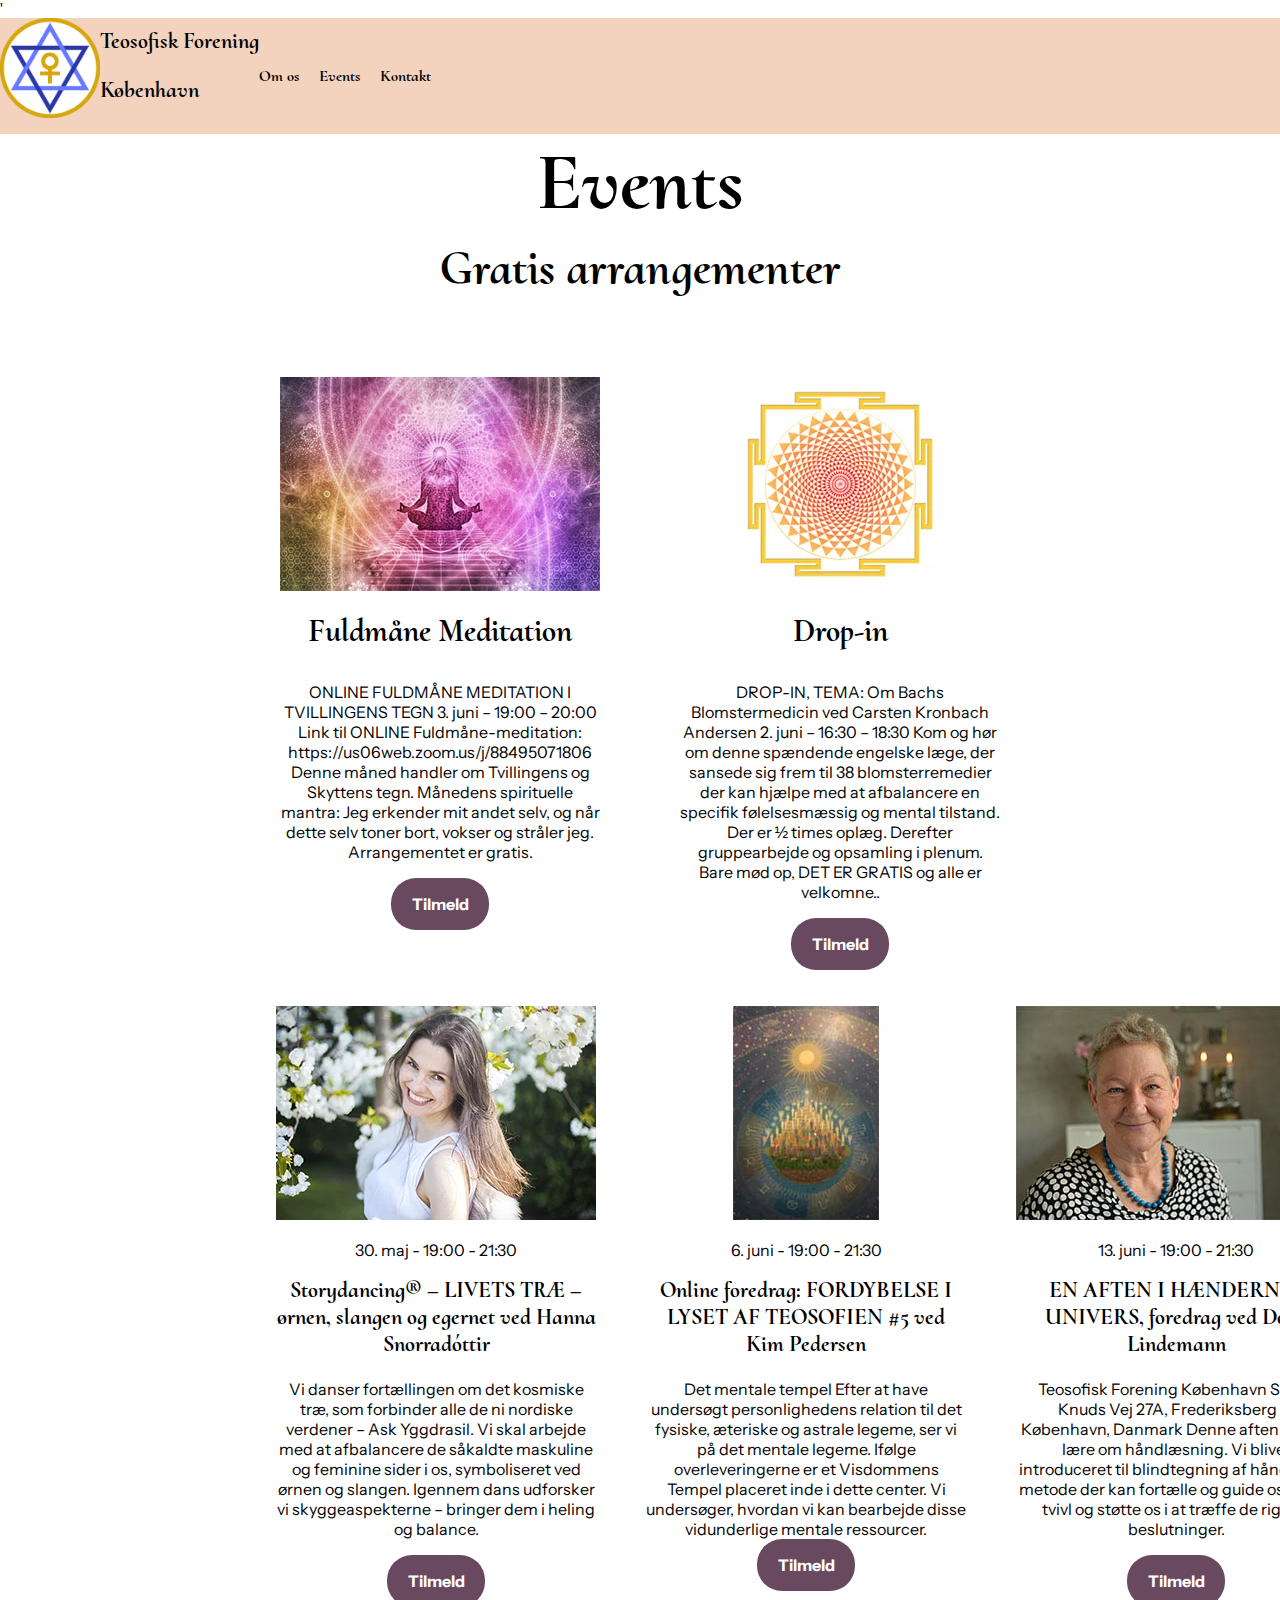
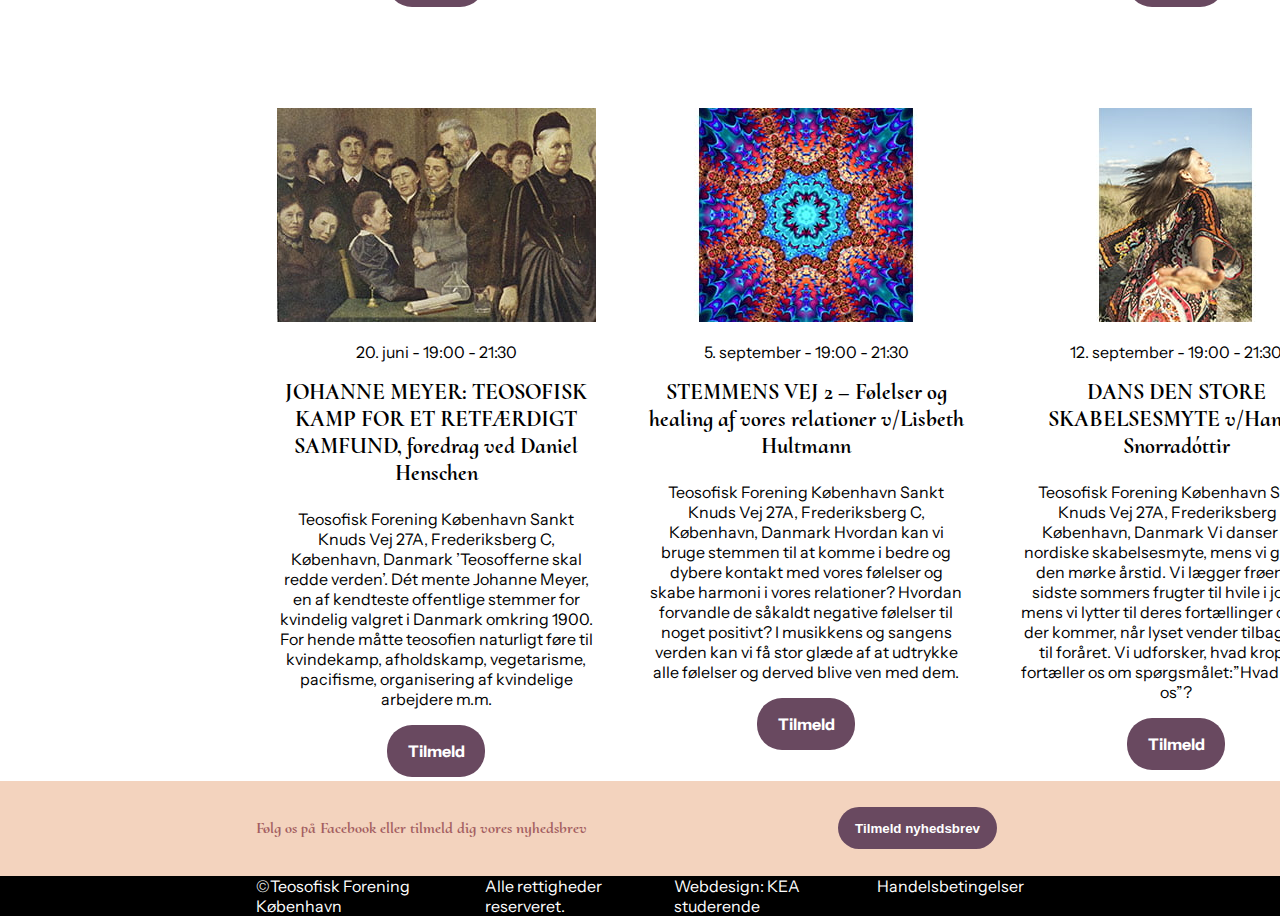
==== html/besoeg_os.html @ 085c3f79 "arbejdet mere med gridsne + responsiveness" ====
<!DOCTYPE html>
<html lang="da">

<head>
  <meta charset="UTF-8">
  <meta http-equiv="X-UA-Compatible" content="IE=edge">
  <meta name="viewport" content="width=device-width, initial-scale=1.0">
  <meta name="robots" content="noindex">
  <link rel="stylesheet" href="../css/style.css">
  <link rel="stylesheet" href="../css/besoeg_os.css">'
  <link rel="stylesheet" href="../css/om_tfk.css">
  <title>Besøg os</title>
</head>

<body>
  <!-- HEADER -->
  <header class="about_siteheader">
    <div class="about_siteheader-container">
      <div class="logo">
        <img
          class="logo_symbol"
          src="../img/tfk_logo_hvid_BG.png"
          alt="Teosofisk Foreningens logo"
        />
        <div class="logo_text">
          <h4 class="logo_heading">Teosofisk Forening</h4>
          <h4 class="logo_heading">København</h4>
        </div>
      </div>
      <nav class="navbar">
        <ul class="navbar_list">
          <li class="navbar_item">
            <a class="navbar_link" href="#">Om os</a>
          </li>
          <li class="navbar_item">
            <a class="navbar_link" href="#">Events</a>
          </li>
          <li class="navbar_item">
            <a class="navbar_link" href="#">Kontakt</a>
          </li>
        </ul>
      </nav>
    </div>
  </header>
  <!-- MAIN -->
  <main>
    <div class="wrapper">
    <section class="intro-text">
    <h1>Events</h1>
    <h2>Gratis arrangementer</h2>
    </section>
<!-- GRATIS ARRANGEMENTER FLEXBOX -->
<section class="flex-container">
  <div class="flex-item">
    <img src="../img/besoeg_os_imgs/2022.09.03-LenePape-illustration-320x214-1.jpg" alt="Meditation img">
    <h3>Fuldmåne Meditation</h3>
    <!-- REDIGER TEKSTEN -->
    <p class="large_margin">ONLINE FULDMÅNE MEDITATION I TVILLINGENS TEGN
      3. juni – 19:00 – 20:00
      Link til ONLINE Fuldmåne-meditation: https://us06web.zoom.us/j/88495071806
      Denne måned handler om Tvillingens og Skyttens tegn. Månedens spirituelle mantra: Jeg erkender mit andet selv, og når dette selv toner bort, vokser og stråler jeg.
      Arrangementet er gratis.</p>
      <a class="btn" href="fuldmaane_meditation.html">Tilmeld</a>
  </div>
  <div class="flex-item">
    <img src="../img/besoeg_os_imgs/2023-Foraar-DROP-IN-illustration-320x214-2.jpg.webp" alt="Drop-in img">
    <h3>Drop-in</h3>
    <!-- REDIGER TEKSTEN -->
    <p class="large_margin">DROP-IN, TEMA: Om Bachs Blomstermedicin ved Carsten Kronbach Andersen
      2. juni – 16:30 – 18:30
      Kom og hør om denne spændende engelske læge, der sansede sig frem til 38 blomsterremedier der kan hjælpe med at afbalancere en specifik følelsesmæssig og mental tilstand. Der er ½ times oplæg. Derefter gruppearbejde og opsamling i plenum. Bare mød op, DET ER GRATIS og alle er velkomne..</p>
    <a class="btn" href="dropin.html">Tilmeld</a>
  </div>
</section>



<div class="grid-container">
  <!-- item 1 -->
  <div class="item"><img src="../img/besoeg_os_imgs/2022.10.182022.11.22-Hanna-Snorradottir-portraet-lille.jpg.webp" alt="Hanna Snorradottir portraet ">
  <p class="small_margin">30. maj - 19:00 - 21:30</p>
    <h4>Storydancing® – LIVETS TRÆ – ørnen, slangen og egernet ved Hanna Snorradóttir</h4>
<p class="large_margin">Vi danser fortællingen om det kosmiske træ, som forbinder alle de ni nordiske verdener – Ask Yggdrasil. Vi skal arbejde med at afbalancere de såkaldte maskuline og feminine sider i os, symboliseret ved ørnen og slangen. Igennem dans udforsker vi skyggeaspekterne – bringer dem i heling og balance.</p>
<a class="btn" href="besoeg_os.html">Tilmeld</a>
</div>
<!-- item 2 -->
<div class="item"><img src="../img/besoeg_os_imgs/straalende-astro-320x214-2.jpg" alt="Astrologi img ">
  <p class="small_margin">6. juni - 19:00 - 21:30</p>
  <h4>Online foredrag: FORDYBELSE I LYSET AF TEOSOFIEN #5 ved Kim Pedersen</h4>
<p class="small_margin">Det mentale tempel
  Efter at have undersøgt personlighedens relation til det fysiske, æteriske og astrale legeme, ser vi på det mentale legeme. Ifølge overleveringerne er et Visdommens Tempel placeret inde i dette center. Vi undersøger, hvordan vi kan bearbejde disse vidunderlige mentale ressourcer.</p>
  <a class="btn" href="besoeg_os.html">Tilmeld</a>
</div>

  <!-- item 3 -->
  <div class="item"><img src="../img/besoeg_os_imgs/2023.06.13-Dodo-Lindemann-portraet-320x214-1.jpg" alt="Dodo Lindemann portraet">
    <p class="small_margin">13. juni - 19:00 - 21:30
    </p>
    <h4>EN AFTEN I HÆNDERNES UNIVERS, foredrag ved Dodo Lindemann</h4>
  <p class="large_margin">Teosofisk Forening København Sankt Knuds Vej 27A, Frederiksberg C, København, Danmark
    Denne aften kan du lære om håndlæsning. Vi bliver introduceret til blindtegning af hånden, en
    metode der kan fortælle og guide os i vores tvivl og støtte os i at træffe de rigtige beslutninger.</p>
    <a class="btn" href="besoeg_os.html">Tilmeld</a>
  </div>
  
  <!-- item 4 -->
  <div class="item"><img src="../img/besoeg_os_imgs/2023.06.20-Daniel-Henschen-illustration-Johanne-Meyer-320x214-1.jpg" alt="Daniel Henschen illustration">
    <p class="small_margin">20. juni - 19:00 - 21:30</p>
    <h4>JOHANNE MEYER: TEOSOFISK KAMP FOR ET RETFÆRDIGT SAMFUND, foredrag ved Daniel Henschen</h4>
  <p class="large_margin">Teosofisk Forening København Sankt Knuds Vej 27A, Frederiksberg C, København, Danmark
    ’Teosofferne skal redde verden’. Dét mente Johanne Meyer, en af kendteste offentlige stemmer for
    kvindelig valgret i Danmark omkring 1900. For hende måtte teosofien naturligt føre til kvindekamp, afholdskamp, vegetarisme, pacifisme, organisering af kvindelige arbejdere m.m.</p>
    <a class="btn" href="besoeg_os.html">Tilmeld</a>
  </div>
  <!-- item 5 -->
  <div class="item"><img src="../img/besoeg_os_imgs/2023.09.05-2023.10.24-Lisbeth-Hultmann-illustration-320x214-1.jpg" alt="Lisbeth Hultmann illustration">
    <p class="small_margin">5. september - 19:00 - 21:30</p>
    <h4>STEMMENS VEJ 2 – Følelser og healing af vores relationer v/Lisbeth Hultmann</h4>
  <p class="large_margin">Teosofisk Forening København Sankt Knuds Vej 27A, Frederiksberg C, København, Danmark
    Hvordan kan vi bruge stemmen til at komme i bedre og dybere kontakt med vores følelser og skabe harmoni i vores relationer? Hvordan forvandle de såkaldt negative følelser til noget positivt? I musikkens og sangens verden kan vi få stor glæde af at udtrykke alle følelser og derved blive ven med dem.</p>
    <a class="btn" href="besoeg_os.html">Tilmeld</a>
  </div>
  <!-- item 6 -->
  <div class="item"><img src="../img/besoeg_os_imgs/2023.09.12-Hanna-Snorradottir-portraet-320x214-1.jpg" alt="Hanna Snorradottir portraet">
    <p class="small_margin">12. september - 19:00 - 21:30
    </p>
    <h4>DANS DEN STORE SKABELSESMYTE v/Hanna Snorradóttir</h4>
  <p class="large_margin">Teosofisk Forening København Sankt Knuds Vej 27A, Frederiksberg C, København, Danmark
    Vi danser den nordiske skabelsesmyte, mens vi går ind i den mørke årstid. Vi lægger frøene fra sidste sommers frugter til hvile i jorden, mens vi lytter til deres fortællinger om det, der kommer, når lyset vender tilbage igen til foråret. Vi udforsker, hvad kroppen fortæller os om spørgsmålet:”Hvad vil livet os”?</p>
    <a class="btn" href="besoeg_os.html">Tilmeld</a>
  </div>
  </div>
</div>
  </main>

  <!--FOOTER-->
  <footer class="about_sitefooter">
    <div class="wrapper">
      <section class="about_sitefooter_SoMe">
        <p class="SoMe_text">
          Følg os på Facebook eller tilmeld dig vores nyhedsbrev
        </p>
        <button class="newsletter_btn btn" href="#">Tilmeld nyhedsbrev</button>
      </div>
      </section>
      <section class="about_sitefooter_copyrights">
          <div class="copyrights-container wrapper">
          <p class="copyrights_text">©Teosofisk Forening København</p>
          <p class="copyrights_text">Alle rettigheder reserveret.</p>
          <p class="copyrights_text">Webdesign: KEA studerende</p>
          <a class="copyrights_text" href="#">Handelsbetingelser</a>
        </div>
        </section>
  </footer>


</body>

</html>
---- css/style.css ----
/*2 FONTE FRA STYLETILE: "Cormorant Upright" + "Instrument Sans"*/
@import url("https://fonts.googleapis.com/css2?family=Cormorant+Upright:wght@300;400;500;600;700&family=Instrument+Sans:ital,wght@0,400;0,500;0,600;0,700;1,400;1,500;1,600;1,700&display=swap");
---- css/besoeg_os.css ----
h1 {
    font-size: 5em;
    margin-bottom: 0.1em;
}
h2 {
    font-size: 3em;
    margin-bottom: 1em;
}
h3 {
    margin-bottom: 1em;
    font-size: 2em;
}
h4{
    margin-bottom: 1em;
    font-size: 1.4em;
}

.large_margin {margin-bottom: 2em;}
.small_margin {margin-bottom: 1em;}


.dato_paragraph {
  margin-bottom: 1em;
}



img {
    margin-bottom: 1em;
}

.intro-text {
    text-align: center;
}

.flex-container {
    display: flex;
    justify-content: center;
    align-items: flex-start;
    flex-direction: row; 
    gap: 1em;
  }

  .flex-item {
    padding: 1em;
    margin: 1em;
    text-align: center;
  }

  .flex-item:hover {
    background-color: rgb(207, 191, 178);
    transition: 0.5s;
  }
.item:hover {
    background-color: rgb(207, 191, 178);
    transition: 0.5s;
}

  .grid-container {
    display: grid;
    grid-template-columns: 1fr 1fr 1fr;
    grid-template-rows: 1fr 1fr; 
    grid-gap: 10px;
  }
  
  .item {
    background-color: #ffffff;
    padding: 20px;
    text-align: center;
  }

  @media (max-width: 1000px) {
    h1 {
      font-size: 4em;
    }
  
    h2 {
      font-size: 2.5em;
    }
  
    h3 {
      font-size: 1.8em;
    }
  
    h4 {
      font-size: 1.2em;
    }
  
    .flex-container {
      flex-direction: column;
    }
  
    .item {
      margin: 0;
    }
  
    .grid-container {
      grid-template-columns: 1fr 1fr;
    }
  }

  @media (max-width: 600px) {
    .grid-container {
      grid-template-columns: 1fr;
      grid-template-rows: auto;
      align-items: center;
    }
  }
---- css/om_tfk.css ----
/*GLOBAL***GLOBAL***GLOBAL***GLOBAL***GLOBAL***GLOBAL***GLOBAL*/
/*GLOBAL***GLOBAL***GLOBAL***GLOBAL***GLOBAL***GLOBAL***GLOBAL*/
/*GLOBAL***GLOBAL***GLOBAL***GLOBAL***GLOBAL***GLOBAL***GLOBAL*/

* {
  margin: 0;
  padding: 0;
}

h1,
h2,
h3,
h4,
h5,
h6 {
  font-family: "Cormorant Upright", serif;
}

p,
a {
  font-family: "Instrument Sans", sans-serif;
}

a {
  text-decoration: none;
  color: black;
}

.wrapper {
  width: 60%;
  margin: 0 auto;
}

.btn {
  background-color: #694960;
  color: white;
  padding: 1em 1.3em;
  border-radius: 25px;
  border: none;
  font-weight: bold;
  margin: 2em;
  cursor: pointer;
}

/*HEADER***HEADER***HEADER***HEADER***HEADER***HEADER***HEADER*/
/*HEADER***HEADER***HEADER***HEADER***HEADER***HEADER***HEADER*/
/*HEADER***HEADER***HEADER***HEADER***HEADER***HEADER***HEADER*/

.about_siteheader {
  background-color: #f3d3be;
  display: flex;
  align-items: center;
  justify-content: space-between;
}

.about_siteheader-container {
  display: flex;
  align-items: center;
  justify-content: space-between;
}

/*LOGO*/

.logo {
  display: flex;
  align-items: center;
}
.logo_symbol {
  width: 100px;
}
.logo_text {
}
.logo_heading {
}

/*NAVBAR*/

.navbar {
}
.navbar_list {
  display: flex;
  gap: 20px;
}
.navbar_item {
  list-style: none;
}
.navbar_link {
  font-family: "Cormorant Upright", serif;
  font-weight: bold;
}

/*MAIN***MAIN***MAIN***MAIN***MAIN***MAIN***MAIN***MAIN***MAIN***MAIN*/
/*MAIN***MAIN***MAIN***MAIN***MAIN***MAIN***MAIN***MAIN***MAIN***MAIN*/
/*MAIN***MAIN***MAIN***MAIN***MAIN***MAIN***MAIN***MAIN***MAIN***MAIN*/

.about_main {
}

/*INTRO-SECTION*/

.overlay {
  position: fixed;
  background: rgb(0, 0, 0, 0.5);
  width: 100vw;
  height: 100vh;
  opacity: 0;
  transition: 0.3s linear all;
  pointer-events: none;
}
.overlay.visible {
  opacity: 1;
  pointer-events: all;
}

.intro_text {
  margin: 3em;
  text-align: center;
}

.intro_text-heading {
}
.intro_text-paragraph {
  text-align: center;
}
.about_btn {
}

.about_modal {
  position: fixed;
  background: white;
  width: 50%;
  padding: 3em;
  transform: translateY(-60%);
  max-height: 80vh;
  pointer-events: none;
  opacity: 0;
  transition: 0.3s linear all;
}
.close_about {
  position: absolute;
  right: 2%;
  top: 2%;
  width: 4%;
  cursor: pointer;
}
.about_modal.visible {
  opacity: 1;
  pointer-events: all;
}

/*SYMBOLS-SECTION*/

.symbols {
  margin-bottom: 4em;
}

.symbol_article {
  display: flex;
  align-items: center;
  justify-content: space-around;
}

.symbol_size {
  width: 200px;
}
.symbol_image {
}
.symbol_container {
  cursor: pointer;
}
.symbol_read_more {
  font-family: "Cormorant Upright", serif;
  font-weight: bold;
  text-align: center;
  color: #b0a5ad;
}
.symbol_text {
  width: 50%;
}
.symbol_heading {
}
.symbol_paragraph {
}

/*INDIVIDUELLE SYMBOLER*/
.symbols_main-symbol {
}
.symbols_circle {
}
.symbols_david-star {
}
.symbols_hank-cross {
}
.symbols_svastika {
}
.symbols_aum {
}

/*CTA-EVENTS-SECTION*/
.cta_banner_events {
  background-color: #cd795d;
  text-align: center;
}
.cta_banner_btn {
  /* background-color: #694960;
  color: white; */
}

/*FOOTER***FOOTER***FOOTER***FOOTER***FOOTER***FOOTER***FOOTER***FOOTER*/
/*FOOTER***FOOTER***FOOTER***FOOTER***FOOTER***FOOTER***FOOTER***FOOTER*/
/*FOOTER***FOOTER***FOOTER***FOOTER***FOOTER***FOOTER***FOOTER***FOOTER*/

.about_sitefooter {
  background-color: #f3d3be;
}
.about_sitefooter_SoMe {
  display: flex;
  align-items: center;
  justify-content: space-between;
}
.SoMe_text {
  font-family: "Cormorant Upright", serif;
  color: #a35e61;
  font-weight: bold;
}
.newsletter_btn {
}
.about_sitefooter_copyrights {
  background-color: black;
}

.copyrights-container {
  display: flex;
  justify-content: space-between;
}

.copyrights_text {
  color: white;
}
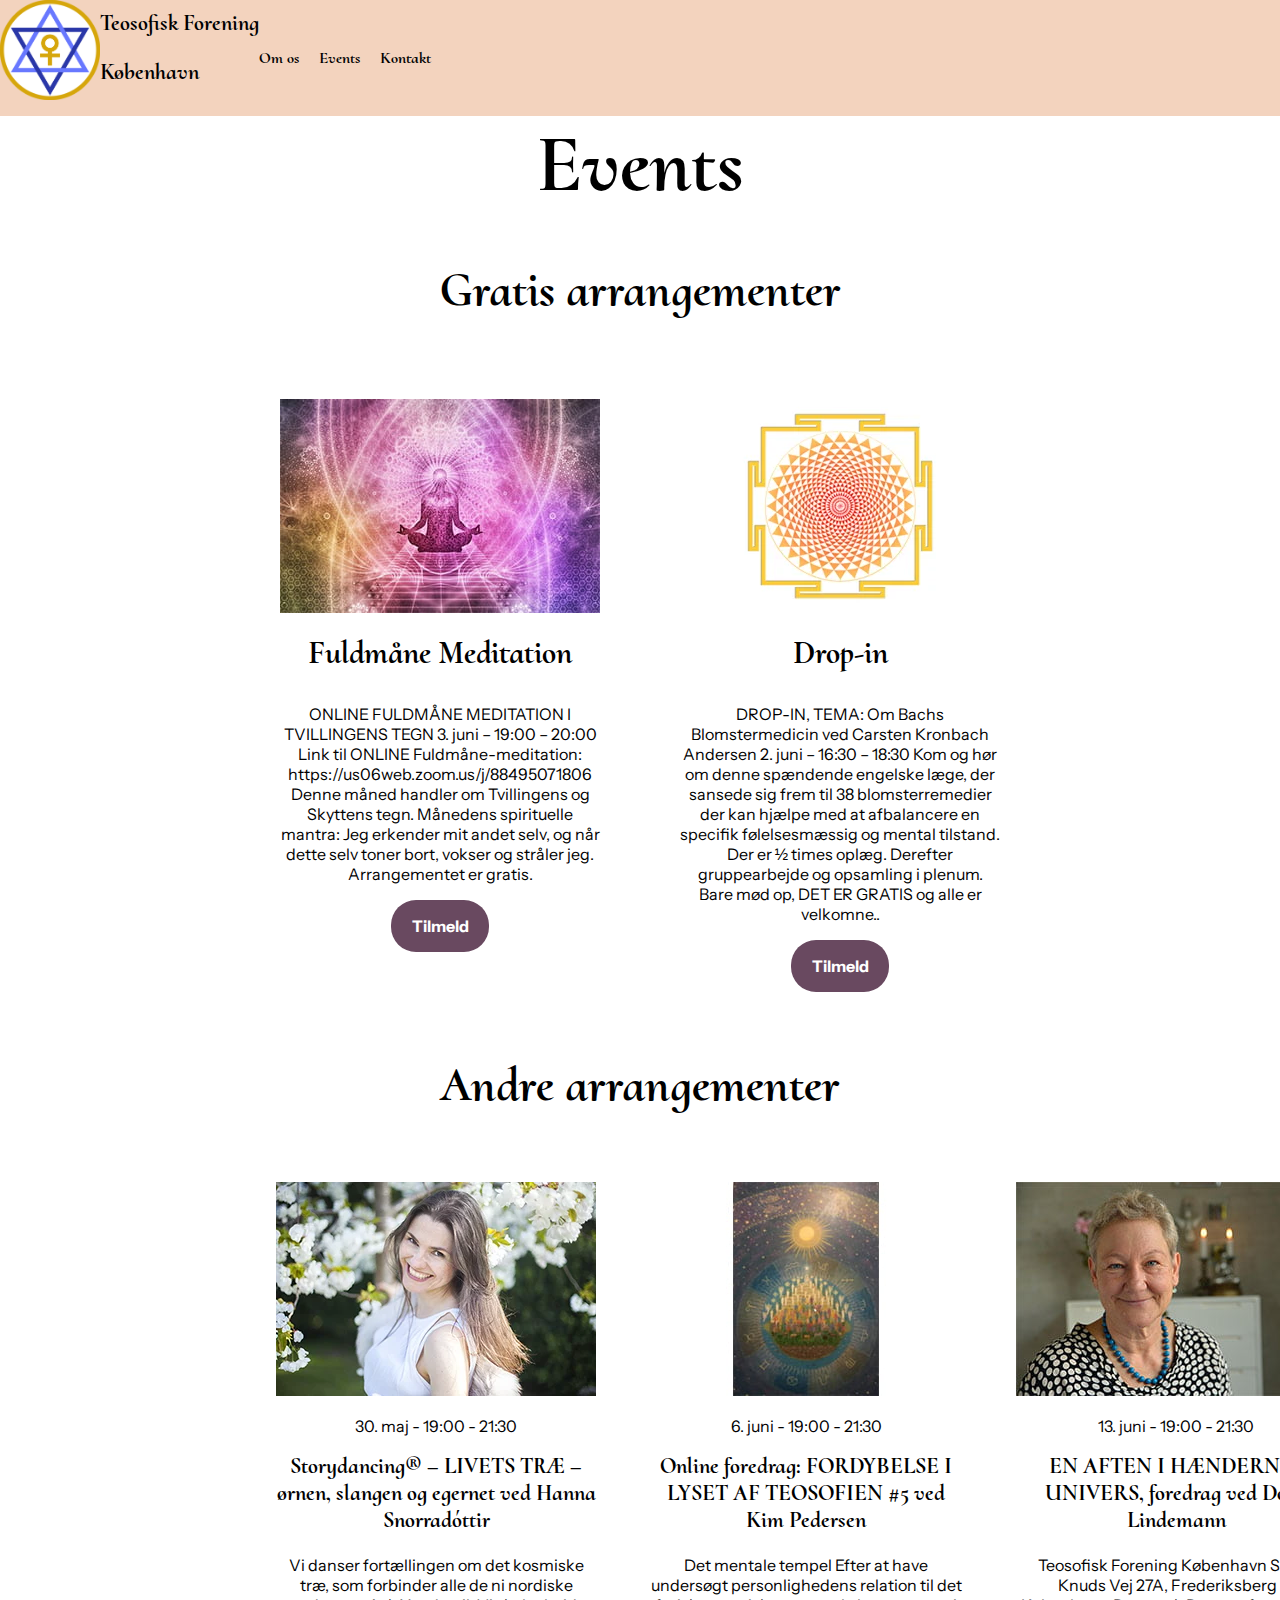
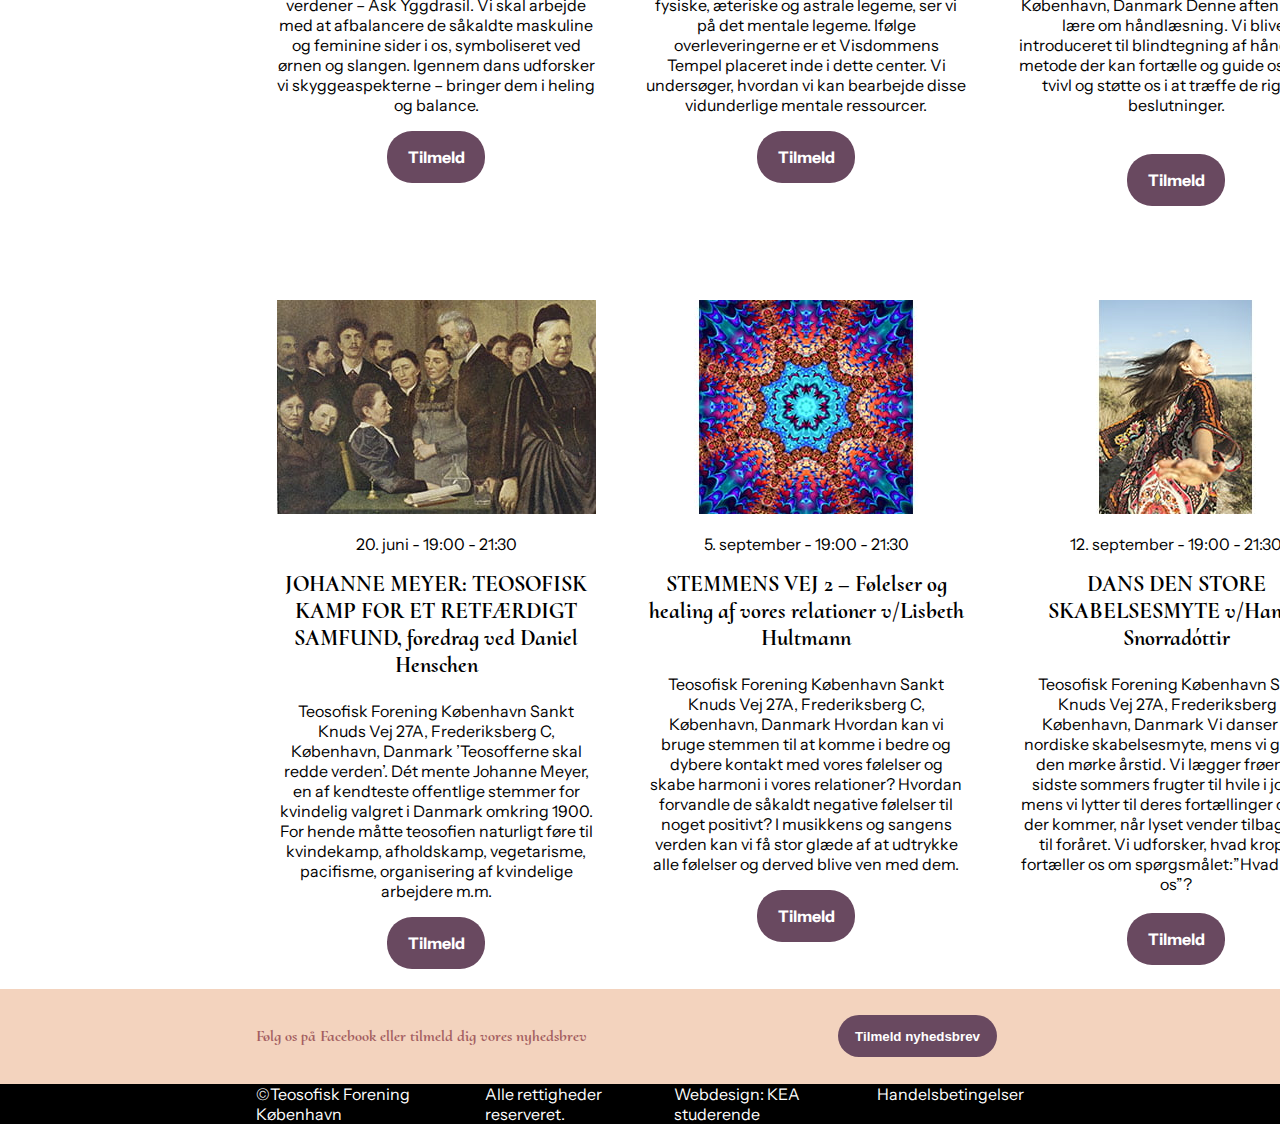
==== commit 27c9a4ae: "arbejdet mere med responsivitet" ====
--- a/html/besoeg_os.html
+++ b/html/besoeg_os.html
@@ -7,7 +7,7 @@
   <meta name="viewport" content="width=device-width, initial-scale=1.0">
   <meta name="robots" content="noindex">
   <link rel="stylesheet" href="../css/style.css">
-  <link rel="stylesheet" href="../css/besoeg_os.css">'
+  <link rel="stylesheet" href="../css/besoeg_os.css">
   <link rel="stylesheet" href="../css/om_tfk.css">
   <title>Besøg os</title>
 </head>
@@ -74,7 +74,7 @@
 </section>
 
 
-
+<h2>Andre arrangementer</h2>
 <div class="grid-container">
   <!-- item 1 -->
   <div class="item"><img src="../img/besoeg_os_imgs/2022.10.182022.11.22-Hanna-Snorradottir-portraet-lille.jpg.webp" alt="Hanna Snorradottir portraet ">
@@ -87,7 +87,7 @@
 <div class="item"><img src="../img/besoeg_os_imgs/straalende-astro-320x214-2.jpg" alt="Astrologi img ">
   <p class="small_margin">6. juni - 19:00 - 21:30</p>
   <h4>Online foredrag: FORDYBELSE I LYSET AF TEOSOFIEN #5 ved Kim Pedersen</h4>
-<p class="small_margin">Det mentale tempel
+<p class="large_margin">Det mentale tempel
   Efter at have undersøgt personlighedens relation til det fysiske, æteriske og astrale legeme, ser vi på det mentale legeme. Ifølge overleveringerne er et Visdommens Tempel placeret inde i dette center. Vi undersøger, hvordan vi kan bearbejde disse vidunderlige mentale ressourcer.</p>
   <a class="btn" href="besoeg_os.html">Tilmeld</a>
 </div>
@@ -97,7 +97,7 @@
     <p class="small_margin">13. juni - 19:00 - 21:30
     </p>
     <h4>EN AFTEN I HÆNDERNES UNIVERS, foredrag ved Dodo Lindemann</h4>
-  <p class="large_margin">Teosofisk Forening København Sankt Knuds Vej 27A, Frederiksberg C, København, Danmark
+  <p class="larger_margin">Teosofisk Forening København Sankt Knuds Vej 27A, Frederiksberg C, København, Danmark
     Denne aften kan du lære om håndlæsning. Vi bliver introduceret til blindtegning af hånden, en
     metode der kan fortælle og guide os i vores tvivl og støtte os i at træffe de rigtige beslutninger.</p>
     <a class="btn" href="besoeg_os.html">Tilmeld</a>
@@ -125,7 +125,7 @@
     <p class="small_margin">12. september - 19:00 - 21:30
     </p>
     <h4>DANS DEN STORE SKABELSESMYTE v/Hanna Snorradóttir</h4>
-  <p class="large_margin">Teosofisk Forening København Sankt Knuds Vej 27A, Frederiksberg C, København, Danmark
+  <p class="medium_margin">Teosofisk Forening København Sankt Knuds Vej 27A, Frederiksberg C, København, Danmark
     Vi danser den nordiske skabelsesmyte, mens vi går ind i den mørke årstid. Vi lægger frøene fra sidste sommers frugter til hvile i jorden, mens vi lytter til deres fortællinger om det, der kommer, når lyset vender tilbage igen til foråret. Vi udforsker, hvad kroppen fortæller os om spørgsmålet:”Hvad vil livet os”?</p>
     <a class="btn" href="besoeg_os.html">Tilmeld</a>
   </div>
--- a/css/besoeg_os.css
+++ b/css/besoeg_os.css
@@ -4,7 +4,9 @@
 }
 h2 {
     font-size: 3em;
+    margin-top: 1em;
     margin-bottom: 1em;
+    text-align: center;
 }
 h3 {
     margin-bottom: 1em;
@@ -14,15 +16,11 @@
     margin-bottom: 1em;
     font-size: 1.4em;
 }
-
-.large_margin {margin-bottom: 2em;}
-.small_margin {margin-bottom: 1em;}
-
-
-.dato_paragraph {
-  margin-bottom: 1em;
-}
-
+/* Hjæælp - hvordan får jeg a.btn til at have samme placering i hver div??? */
+p.small_margin {margin-bottom: 1em;}
+p.large_margin {margin-bottom: 2em;}
+p.medium_margin {margin-bottom: 2.2em;}
+p.larger_margin {margin-bottom: 3.4em;}
 
 
 img {
@@ -67,6 +65,7 @@
     background-color: #ffffff;
     padding: 20px;
     text-align: center;
+    margin-bottom: 1em;
   }
 
   @media (max-width: 1000px) {
@@ -96,7 +95,13 @@
   
     .grid-container {
       grid-template-columns: 1fr 1fr;
+      align-items: center;
     }
+/* Hjæælp - hvordan får jeg a.btn til at have samme placering i hver div??? */
+    p.small_margin {margin-bottom: 1em;}
+p.large_margin {margin-bottom: 2em;}
+p.medium_margin {margin-bottom: 1.2em;}
+p.larger_margin {margin-bottom: 2em;}
   }
 
   @media (max-width: 600px) {
@@ -104,6 +109,14 @@
       grid-template-columns: 1fr;
       grid-template-rows: auto;
       align-items: center;
-    }
+      }
+
+      /* Hjæælp - hvordan får jeg a.btn til at have samme placering i hver div??? */
+      p.small_margin {margin-bottom: 1em;}
+p.large_margin {margin-bottom: 2em;}
+p.medium_margin {margin-bottom: 2em;}
+p.larger_margin {margin-bottom: 2em;}
+
+
   }
   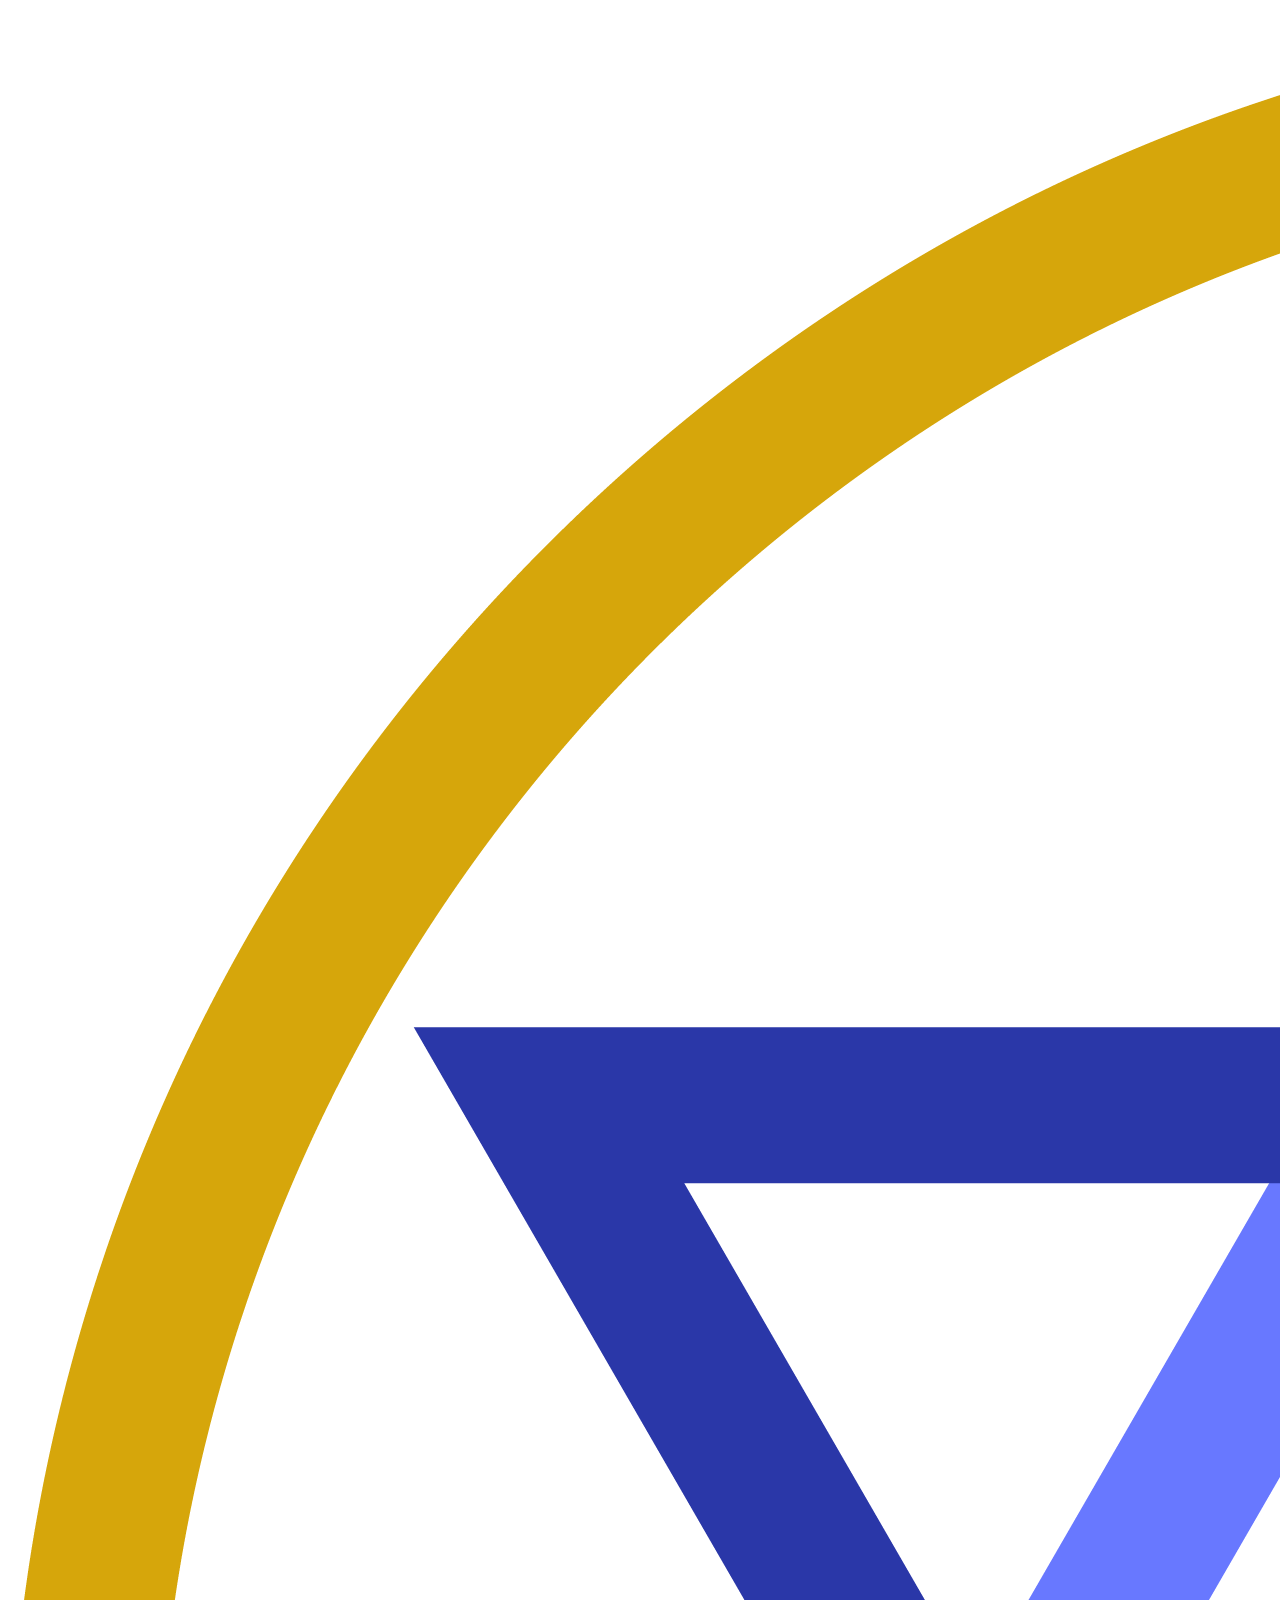
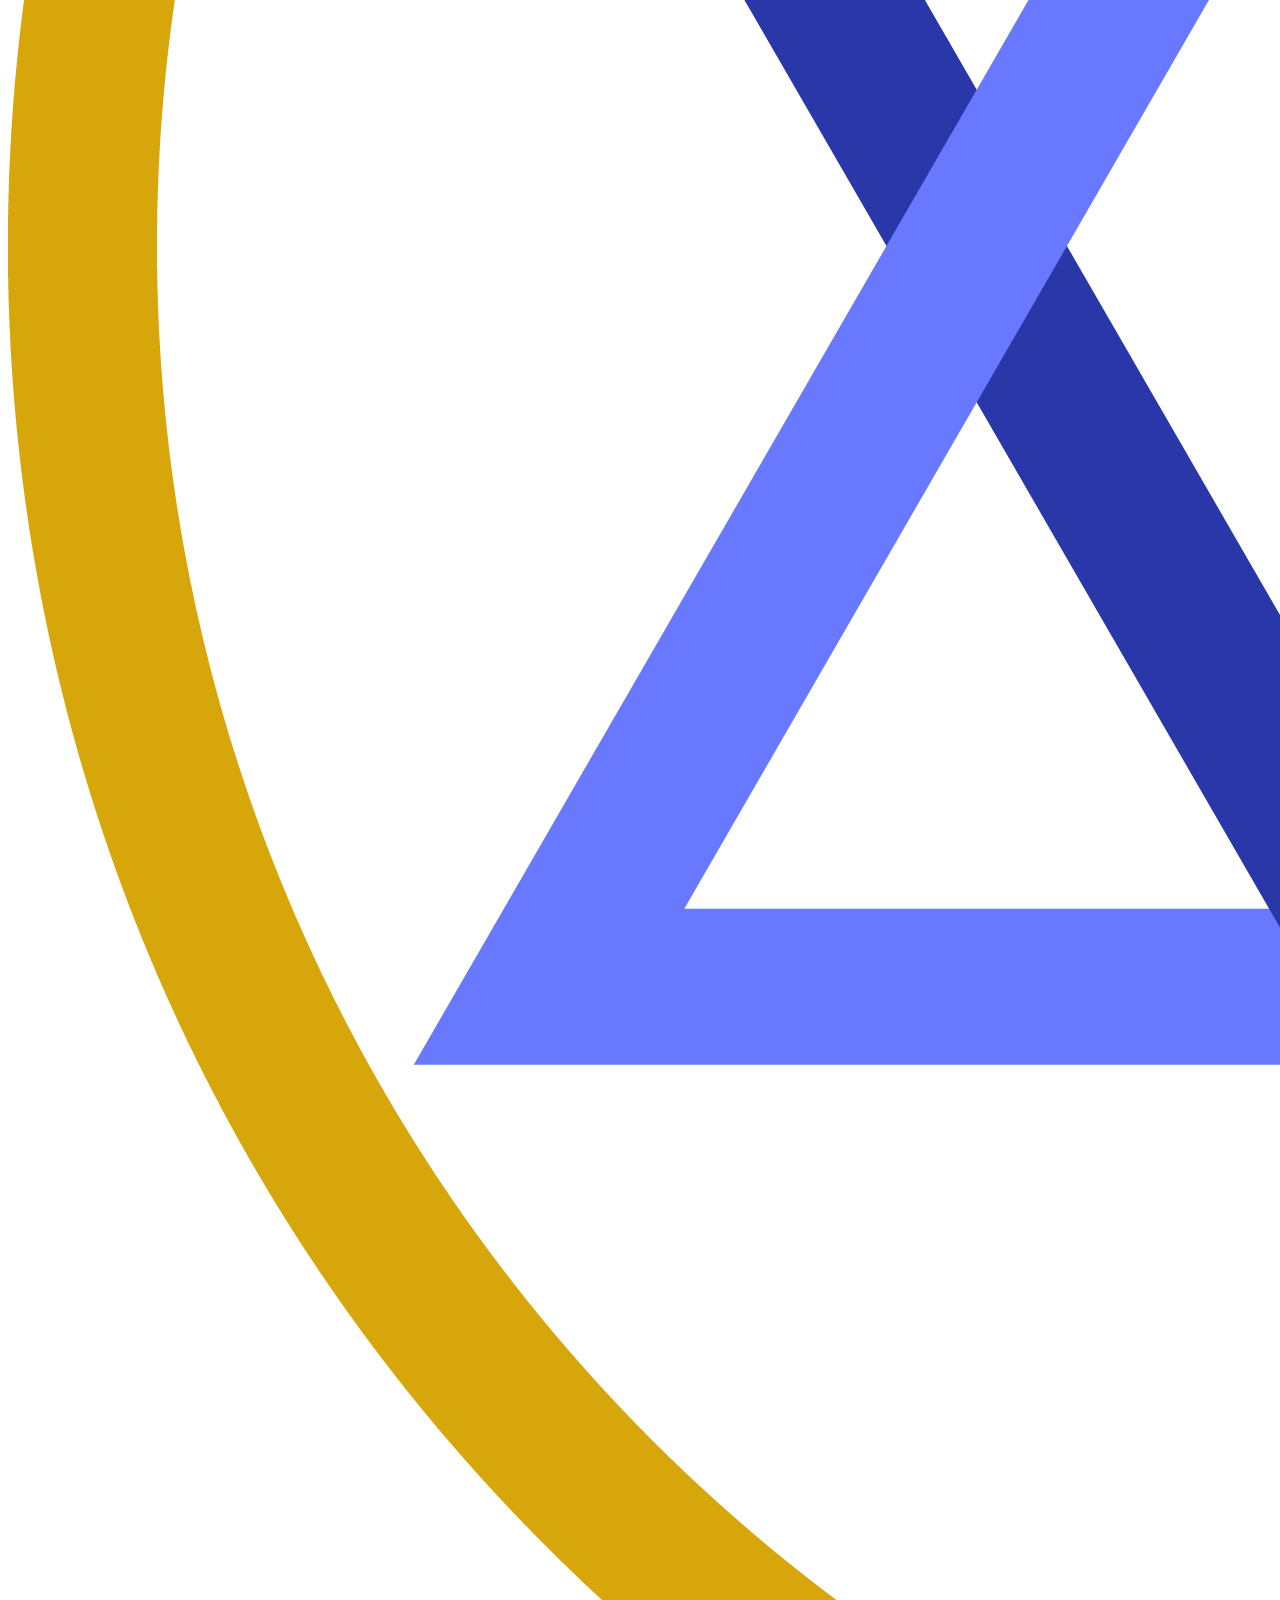
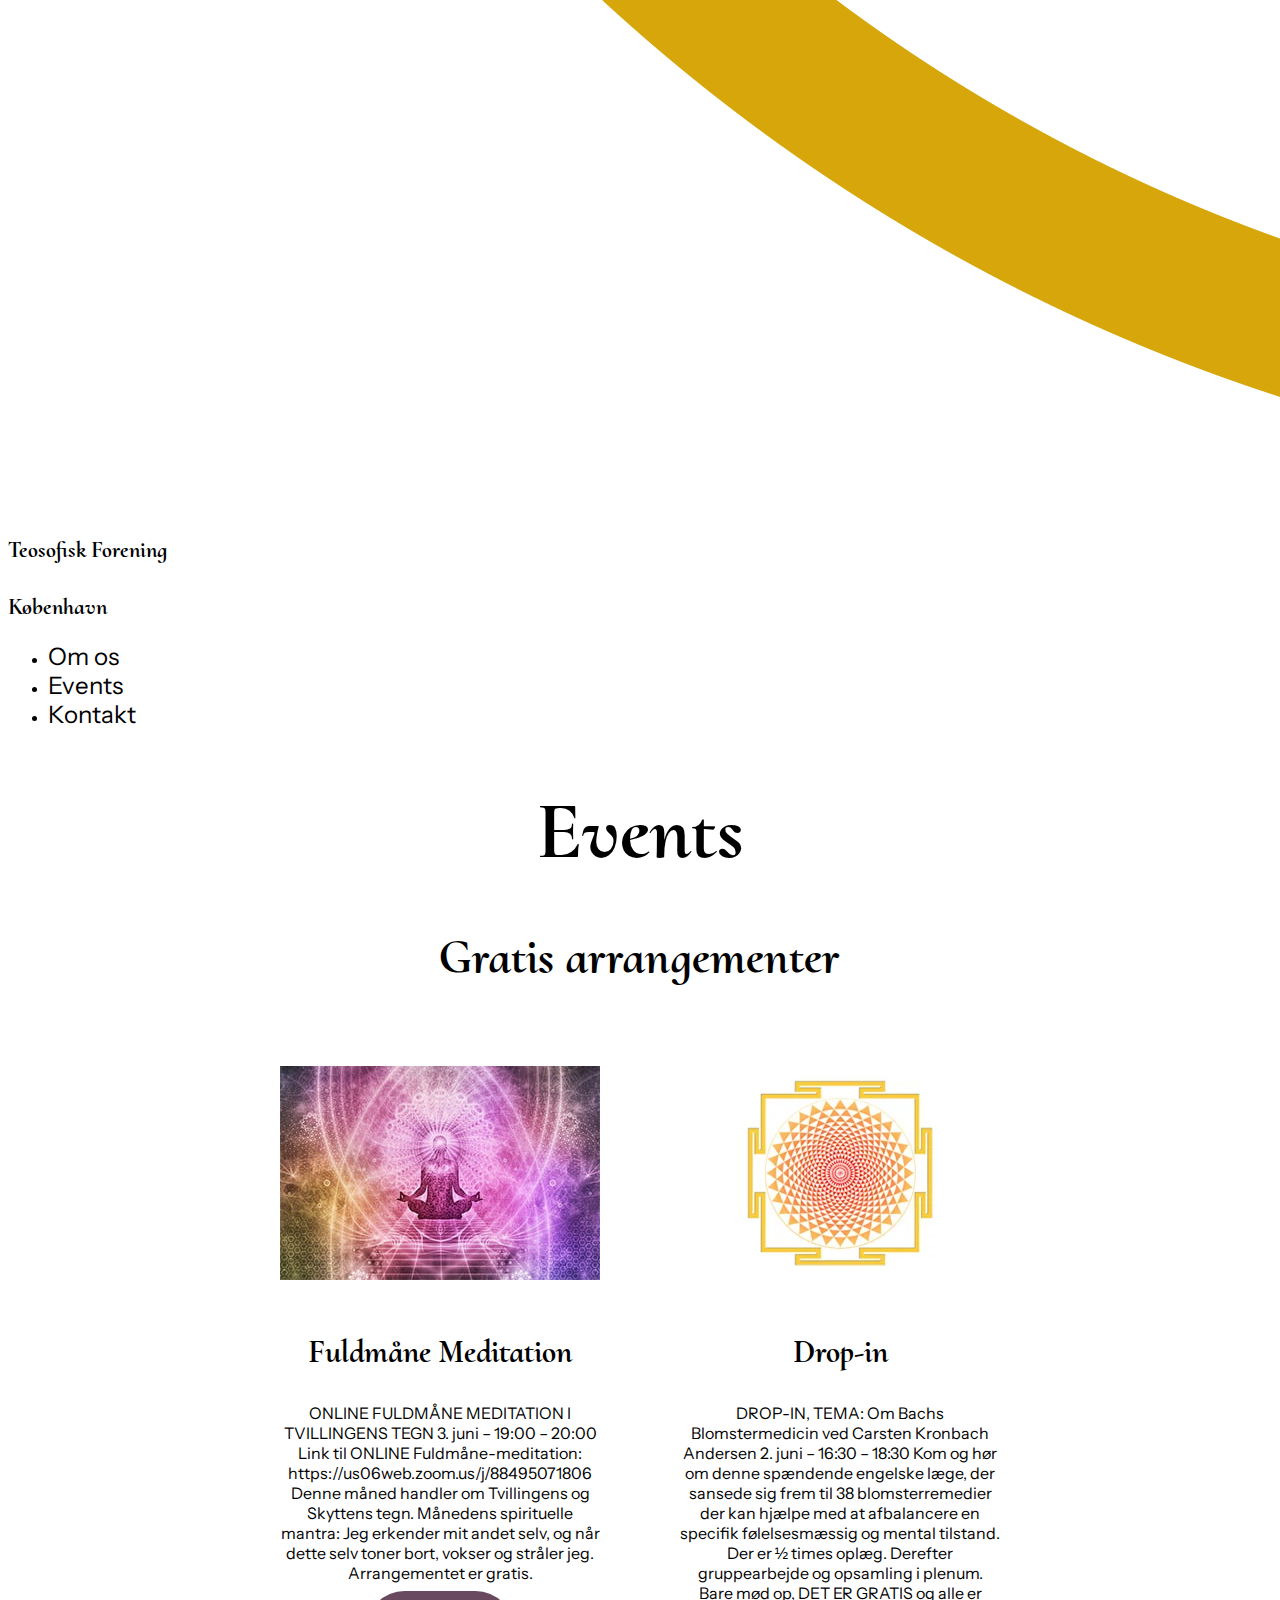
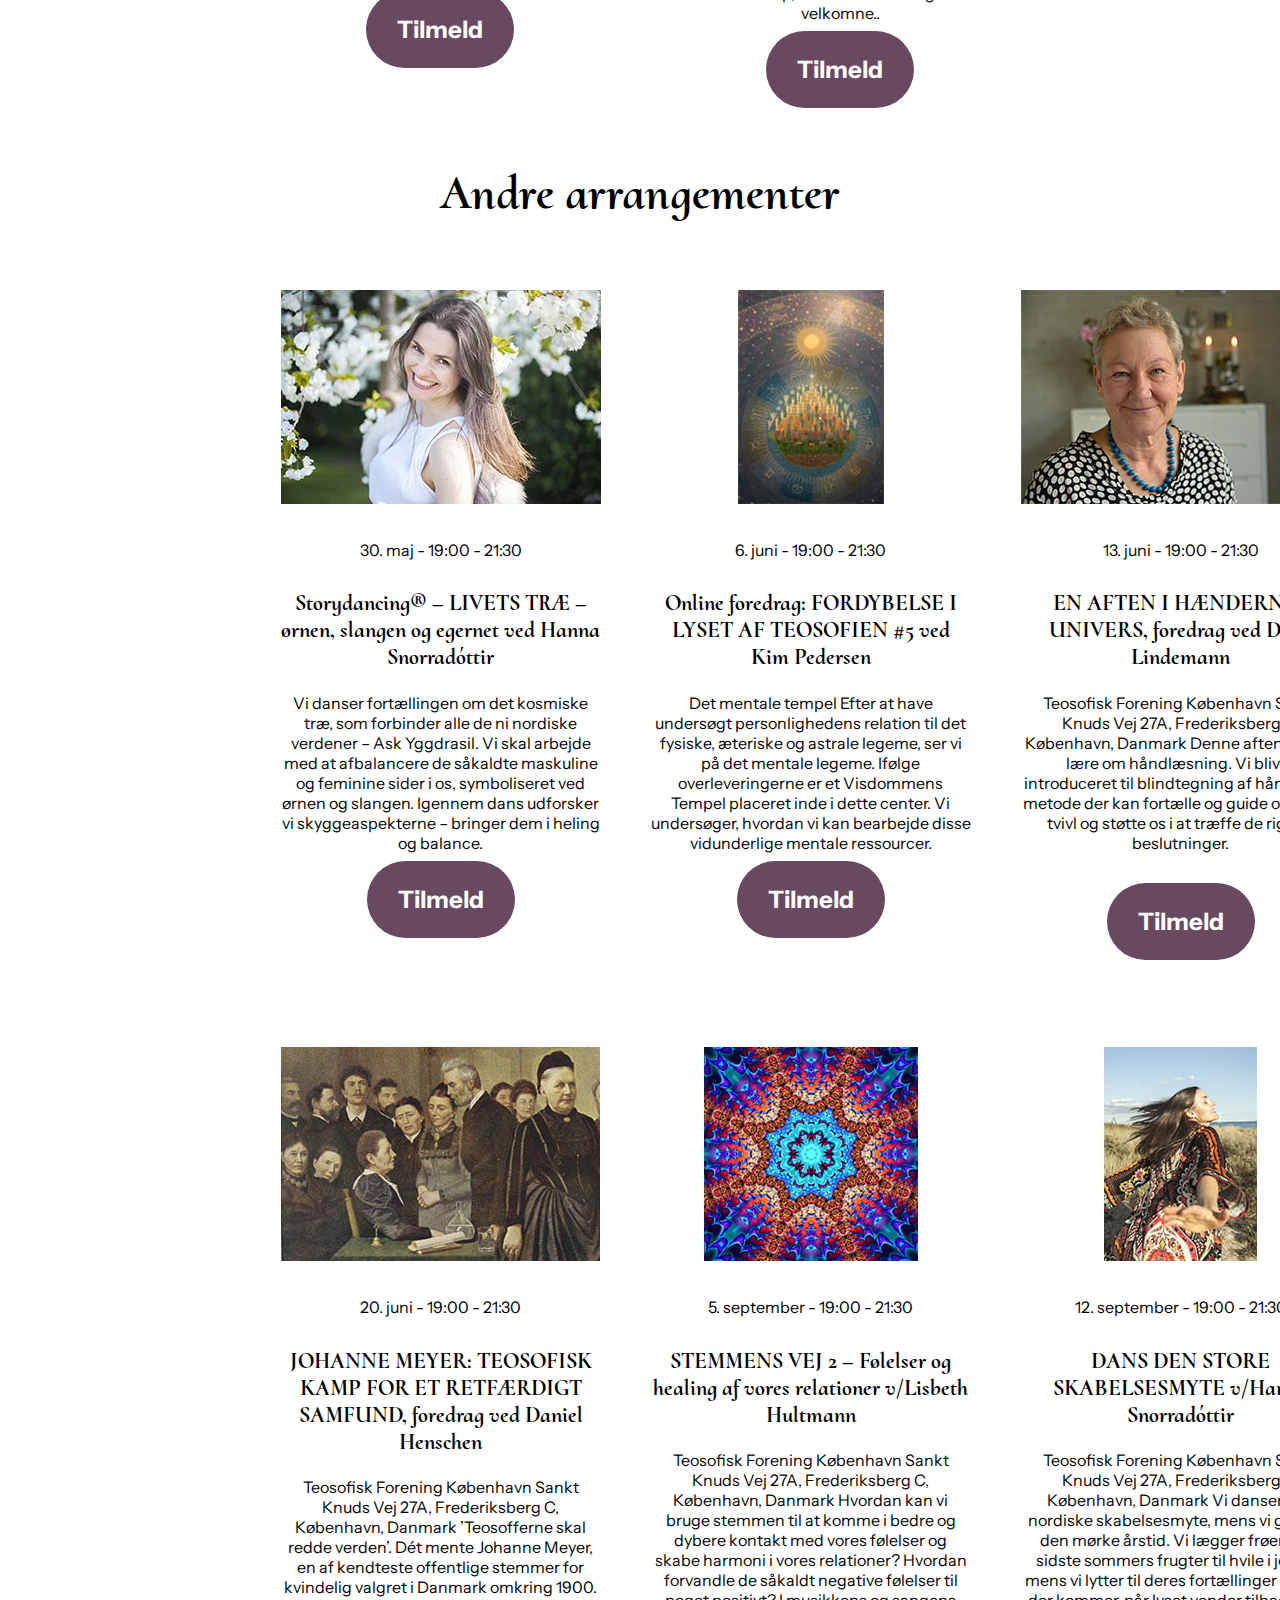
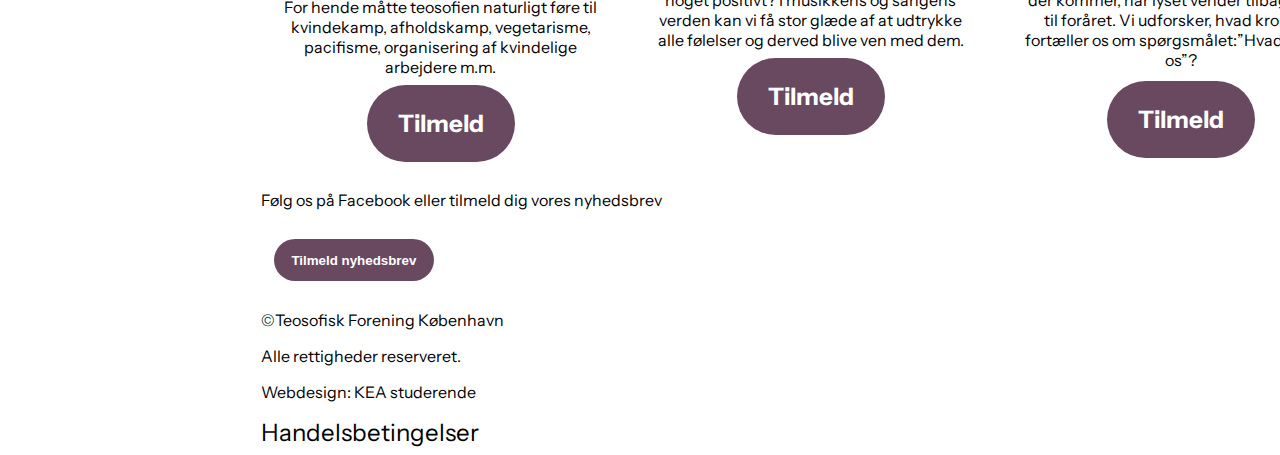
==== commit 8ec3e553: "Fjernet link til om_os css" ====
--- a/html/besoeg_os.html
+++ b/html/besoeg_os.html
@@ -8,7 +8,6 @@
   <meta name="robots" content="noindex">
   <link rel="stylesheet" href="../css/style.css">
   <link rel="stylesheet" href="../css/besoeg_os.css">
-  <link rel="stylesheet" href="../css/om_tfk.css">
   <title>Besøg os</title>
 </head>
 
--- a/css/besoeg_os.css
+++ b/css/besoeg_os.css
@@ -1,122 +1,175 @@
 h1 {
-    font-size: 5em;
-    margin-bottom: 0.1em;
+  font-size: 5em;
+  margin-bottom: 0.1em;
+  font-family: "Cormorant Upright", serif;
 }
 h2 {
-    font-size: 3em;
-    margin-top: 1em;
-    margin-bottom: 1em;
-    text-align: center;
+  font-size: 3em;
+  margin-top: 1em;
+  margin-bottom: 1em;
+  text-align: center;
+  font-family: "Cormorant Upright", serif;
 }
 h3 {
-    margin-bottom: 1em;
-    font-size: 2em;
+  margin-bottom: 1em;
+  font-size: 2em;
+  font-family: "Cormorant Upright", serif;
 }
-h4{
-    margin-bottom: 1em;
-    font-size: 1.4em;
+h4 {
+  margin-bottom: 1em;
+  font-size: 1.4em;
+  font-family: "Cormorant Upright", serif;
 }
-/* Hjæælp - hvordan får jeg a.btn til at have samme placering i hver div??? */
-p.small_margin {margin-bottom: 1em;}
-p.large_margin {margin-bottom: 2em;}
-p.medium_margin {margin-bottom: 2.2em;}
-p.larger_margin {margin-bottom: 3.4em;}
+
+p,
+a {
+  font-family: "Instrument Sans", sans-serif;
+}
+
+a {
+  text-decoration: none;
+  color: black;
+  font-size: 1.5em;
+}
+
+.wrapper {
+  width: 60%;
+  margin: 0 auto;
+}
 
 
+/* Hjæælp - hvordan får jeg a.btn til at have samme placering i hver div??? */
+p.small_margin {
+  margin-bottom: 1em;
+}
+p.large_margin {
+  margin-bottom: 2em;
+}
+p.medium_margin {
+  margin-bottom: 2.2em;
+}
+p.larger_margin {
+  margin-bottom: 3.4em;
+}
+
 img {
-    margin-bottom: 1em;
+  margin-bottom: 1em;
 }
 
 .intro-text {
-    text-align: center;
+  text-align: center;
 }
 
 .flex-container {
-    display: flex;
-    justify-content: center;
-    align-items: flex-start;
-    flex-direction: row; 
-    gap: 1em;
+  display: flex;
+  justify-content: center;
+  align-items: flex-start;
+  flex-direction: row;
+  gap: 1em;
+}
+
+.flex-item {
+  padding: 1em;
+  margin: 1em;
+  text-align: center;
+}
+
+.flex-item:hover {
+  background-color: rgb(207, 191, 178);
+  transition: 0.5s;
+}
+.item:hover {
+  background-color: rgb(207, 191, 178);
+  transition: 0.5s;
+}
+
+.grid-container {
+  display: grid;
+  grid-template-columns: 1fr 1fr 1fr;
+  grid-template-rows: 1fr 1fr;
+  grid-gap: 10px;
+}
+
+.item {
+  background-color: #ffffff;
+  padding: 20px;
+  text-align: center;
+  margin-bottom: 1em;
+}
+
+.btn {
+  background-color: #694960;
+  color: white;
+  padding: 1em 1.3em;
+  border-radius: 50px;
+  border: none;
+  font-weight: bold;
+  margin: 1em;
+  cursor: pointer;
+}
+
+@media (max-width: 1000px) {
+  h1 {
+    font-size: 4em;
   }
 
-  .flex-item {
-    padding: 1em;
-    margin: 1em;
-    text-align: center;
+  h2 {
+    font-size: 2.5em;
   }
 
-  .flex-item:hover {
-    background-color: rgb(207, 191, 178);
-    transition: 0.5s;
+  h3 {
+    font-size: 1.8em;
   }
-.item:hover {
-    background-color: rgb(207, 191, 178);
-    transition: 0.5s;
+
+  h4 {
+    font-size: 1.2em;
+  }
+
+  .flex-container {
+    flex-direction: column;
+  }
+
+  .item {
+    margin: 0;
+  }
+
+  .grid-container {
+    grid-template-columns: 1fr 1fr;
+    align-items: center;
+  }
+  /* Hjæælp - hvordan får jeg a.btn til at have samme placering i hver div??? */
+  p.small_margin {
+    margin-bottom: 1em;
+  }
+  p.large_margin {
+    margin-bottom: 2em;
+  }
+  p.medium_margin {
+    margin-bottom: 1.2em;
+  }
+  p.larger_margin {
+    margin-bottom: 2em;
+  }
 }
 
+@media (max-width: 600px) {
   .grid-container {
-    display: grid;
-    grid-template-columns: 1fr 1fr 1fr;
-    grid-template-rows: 1fr 1fr; 
-    grid-gap: 10px;
+    grid-template-columns: 1fr;
+    grid-template-rows: auto;
+    align-items: center;
   }
-  
-  .item {
-    background-color: #ffffff;
-    padding: 20px;
-    text-align: center;
+
+  /* Hjæælp - hvordan får jeg a.btn til at have samme placering i hver div??? */
+  p.small_margin {
     margin-bottom: 1em;
   }
-
-  @media (max-width: 1000px) {
-    h1 {
-      font-size: 4em;
-    }
-  
-    h2 {
-      font-size: 2.5em;
-    }
-  
-    h3 {
-      font-size: 1.8em;
-    }
-  
-    h4 {
-      font-size: 1.2em;
-    }
-  
-    .flex-container {
-      flex-direction: column;
-    }
-  
-    .item {
-      margin: 0;
-    }
-  
-    .grid-container {
-      grid-template-columns: 1fr 1fr;
-      align-items: center;
-    }
-/* Hjæælp - hvordan får jeg a.btn til at have samme placering i hver div??? */
-    p.small_margin {margin-bottom: 1em;}
-p.large_margin {margin-bottom: 2em;}
-p.medium_margin {margin-bottom: 1.2em;}
-p.larger_margin {margin-bottom: 2em;}
+  p.large_margin {
+    margin-bottom: 2em;
   }
-
-  @media (max-width: 600px) {
-    .grid-container {
-      grid-template-columns: 1fr;
-      grid-template-rows: auto;
-      align-items: center;
-      }
-
-      /* Hjæælp - hvordan får jeg a.btn til at have samme placering i hver div??? */
-      p.small_margin {margin-bottom: 1em;}
-p.large_margin {margin-bottom: 2em;}
-p.medium_margin {margin-bottom: 2em;}
-p.larger_margin {margin-bottom: 2em;}
-
-
+  p.medium_margin {
+    margin-bottom: 2em;
   }
-  +  p.larger_margin {
+    margin-bottom: 2em;
+  }
+}
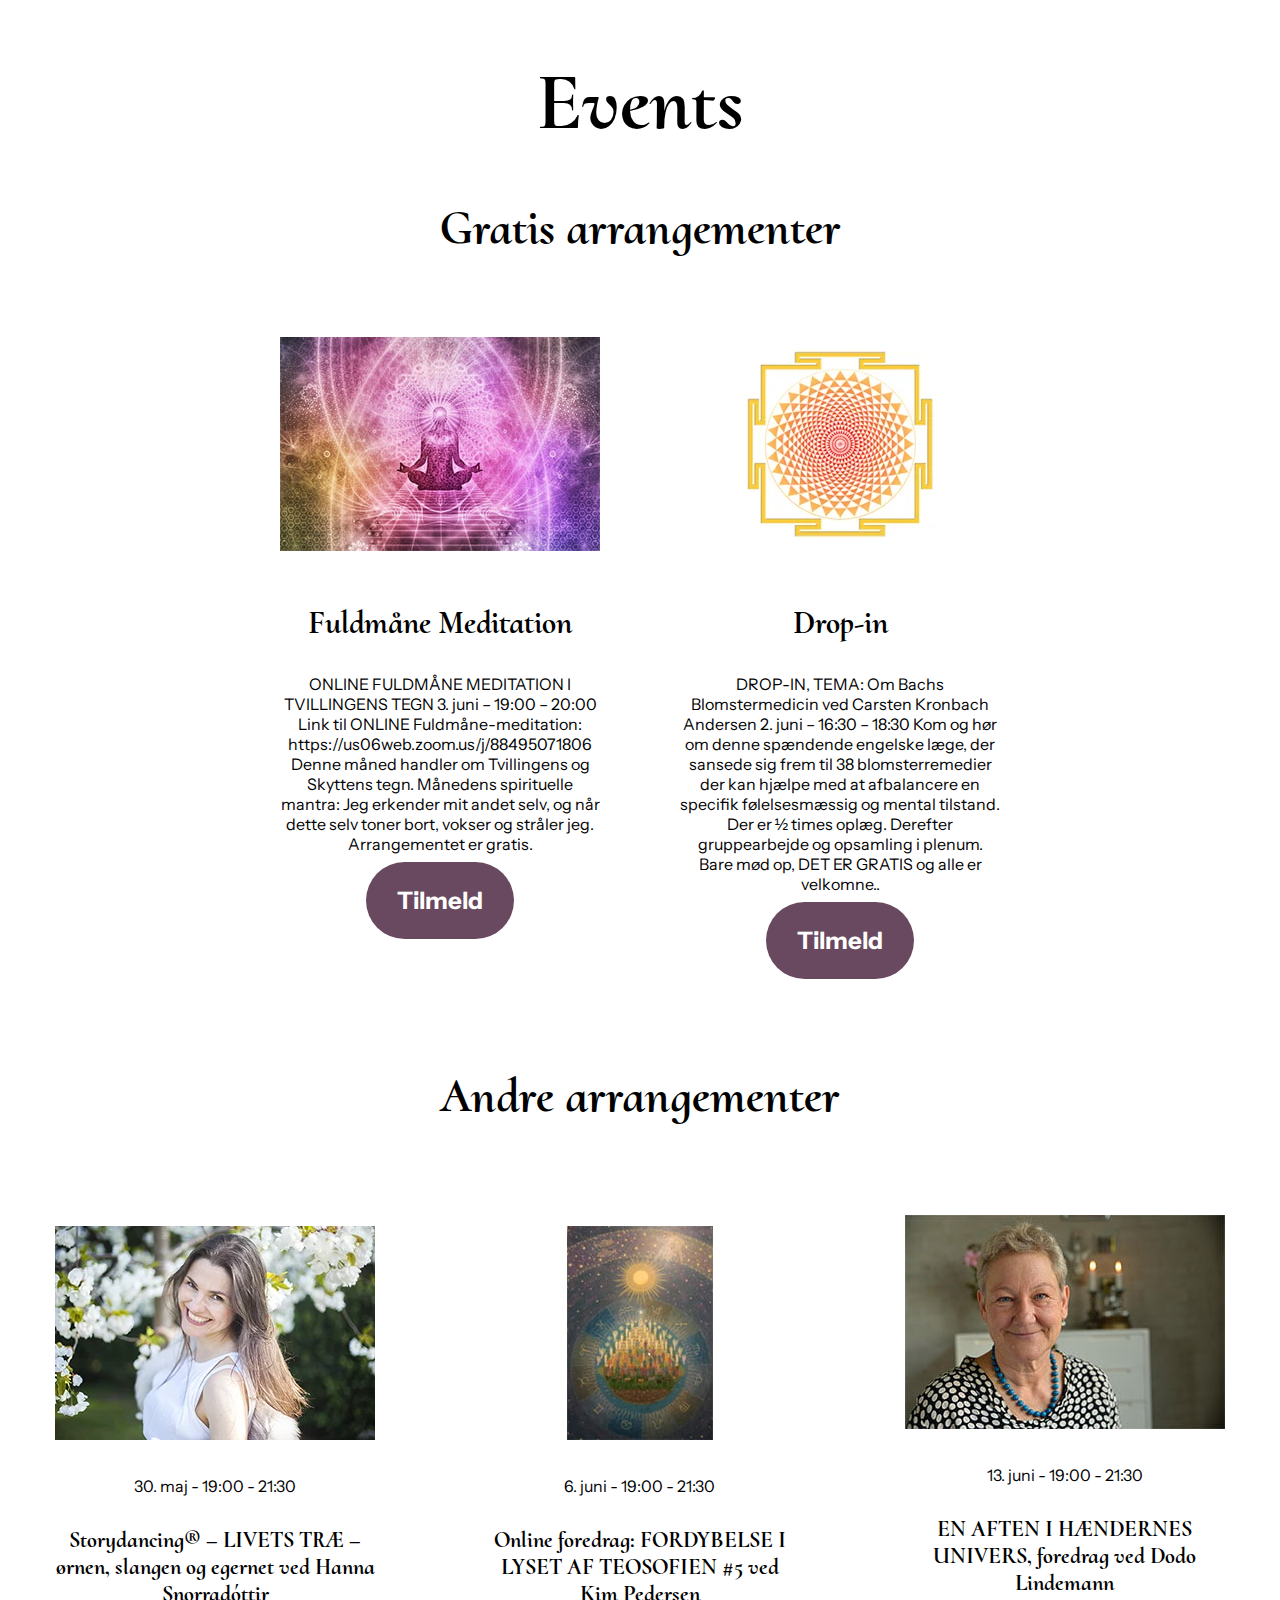
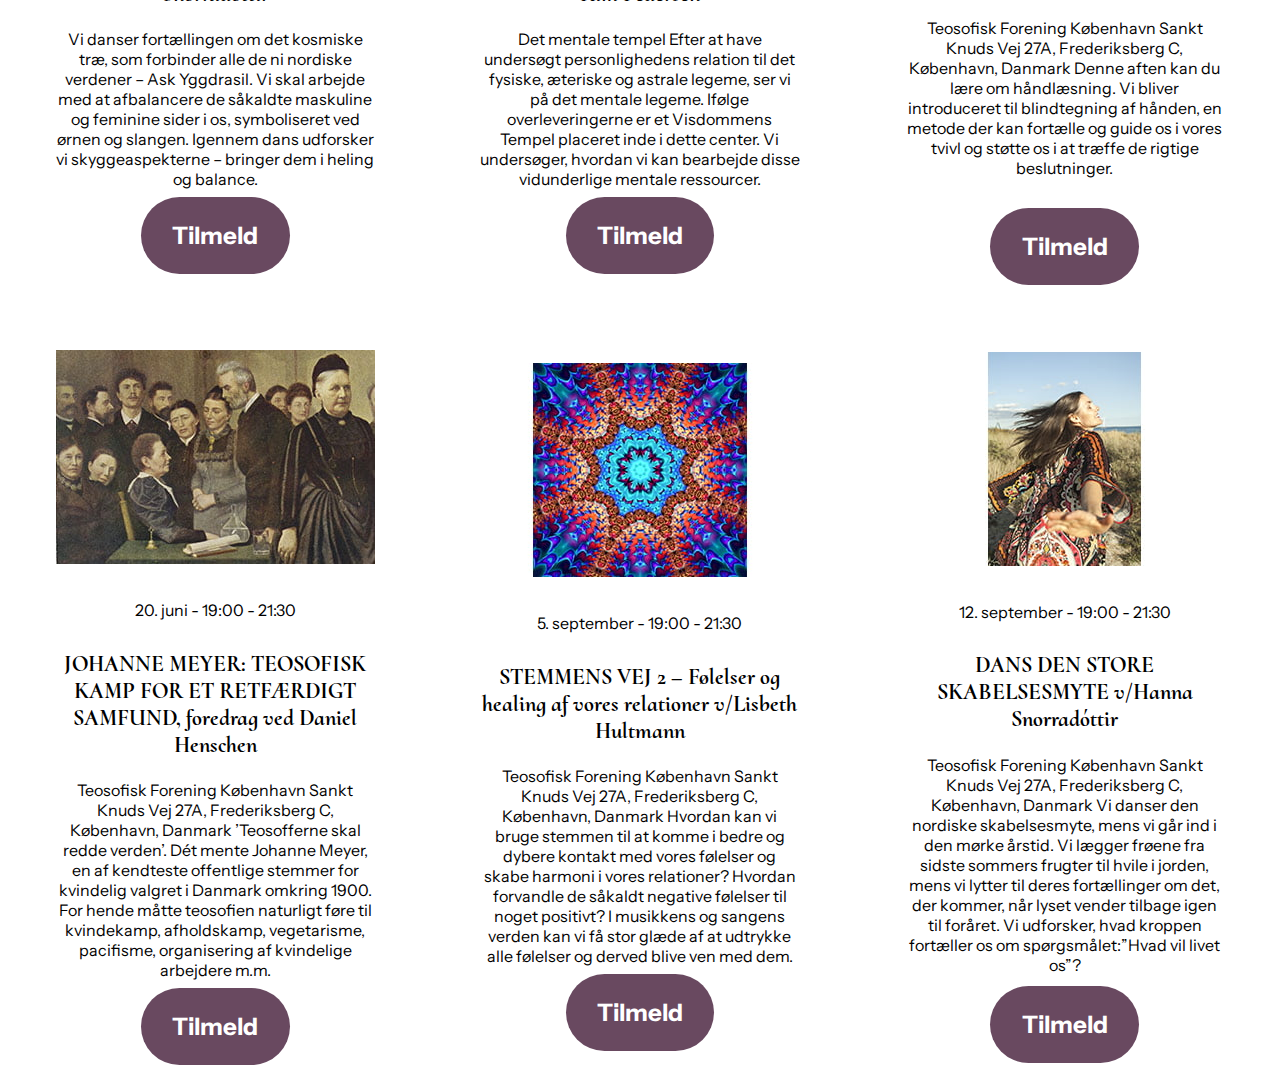
==== commit d733ab26: "næsten færdig med responsiveness" ====
--- a/html/besoeg_os.html
+++ b/html/besoeg_os.html
@@ -13,7 +13,7 @@
 
 <body>
   <!-- HEADER -->
-  <header class="about_siteheader">
+  <!-- <header class="about_siteheader">
     <div class="about_siteheader-container">
       <div class="logo">
         <img
@@ -40,16 +40,16 @@
         </ul>
       </nav>
     </div>
-  </header>
+  </header> -->
   <!-- MAIN -->
   <main>
     <div class="wrapper">
     <section class="intro-text">
     <h1>Events</h1>
     <h2>Gratis arrangementer</h2>
-    </section>
+    
 <!-- GRATIS ARRANGEMENTER FLEXBOX -->
-<section class="flex-container">
+<div class="flex-container">
   <div class="flex-item">
     <img src="../img/besoeg_os_imgs/2022.09.03-LenePape-illustration-320x214-1.jpg" alt="Meditation img">
     <h3>Fuldmåne Meditation</h3>
@@ -70,7 +70,7 @@
       Kom og hør om denne spændende engelske læge, der sansede sig frem til 38 blomsterremedier der kan hjælpe med at afbalancere en specifik følelsesmæssig og mental tilstand. Der er ½ times oplæg. Derefter gruppearbejde og opsamling i plenum. Bare mød op, DET ER GRATIS og alle er velkomne..</p>
     <a class="btn" href="dropin.html">Tilmeld</a>
   </div>
-</section>
+</div>
 
 
 <h2>Andre arrangementer</h2>
@@ -133,7 +133,7 @@
   </main>
 
   <!--FOOTER-->
-  <footer class="about_sitefooter">
+  <!-- <footer class="about_sitefooter">
     <div class="wrapper">
       <section class="about_sitefooter_SoMe">
         <p class="SoMe_text">
@@ -150,7 +150,7 @@
           <a class="copyrights_text" href="#">Handelsbetingelser</a>
         </div>
         </section>
-  </footer>
+  </footer> -->
 
 
 </body>
--- a/css/style.css
+++ b/css/style.css
@@ -1,2 +1,147 @@
 /*2 FONTE FRA STYLETILE: "Cormorant Upright" + "Instrument Sans"*/
 @import url("https://fonts.googleapis.com/css2?family=Cormorant+Upright:wght@300;400;500;600;700&family=Instrument+Sans:ital,wght@0,400;0,500;0,600;0,700;1,400;1,500;1,600;1,700&display=swap");
+
+/*XXXXXXXXXXXXXXXXXXXXXXXXXXXXXXXXXXX
+            BURGER-MENU
+XXXXXXXXXXXXXXXXXXXXXXXXXXXXXXXXXXX*/
+
+.burgerIcon {
+  width: 60px;
+  height: 45px;
+  background-color: var(--backgroundColor);
+  box-shadow: 0px 0px 15px 10px var(--backgroundColor);
+  border-radius: 100px;
+  position: absolute;
+  right: 5%;
+  top: 1%;
+  margin-top: 2rem;
+  transition: all 0.7s ease;
+  cursor: pointer;
+  z-index: 100;
+}
+
+/*Burger-linier*/
+.burgerIcon__line {
+  background: black;
+  border-radius: 9px;
+  height: 9px;
+  width: 100%;
+  position: absolute;
+  opacity: 1;
+  left: 0;
+  transform: rotate(0);
+  margin-left: auto;
+  transition: 0.4s ease-in-out;
+}
+
+/*Placering af burger-linier*/
+.burgerIcon__line1 {
+  top: 0px;
+}
+.burgerIcon__line2 {
+  top: 18px;
+}
+.burgerIcon__line3 {
+  top: 36px;
+}
+
+/*EFFEKT fra Klik-event (javaScript)*/
+.burgerIcon__line.clicked {
+  background: white;
+}
+
+.burgerIcon__line1.burgerIcon__line.clicked {
+  top: 18px;
+  transform: rotate(135deg);
+}
+.burgerIcon__line2.burgerIcon__line.clicked {
+  opacity: 0;
+  left: -60px;
+}
+.burgerIcon__line3.burgerIcon__line.clicked {
+  top: 18px;
+  transform: rotate(-135deg);
+}
+
+@media (max-width: 450px) {
+  .burgerIcon {
+    width: 50px;
+    height: 45px;
+    background-color: var(--backgroundColor);
+    box-shadow: 0px 0px 15px 10px var(--backgroundColor);
+    border-radius: 100px;
+    position: absolute;
+    right: 9%;
+    top: 1%;
+    margin-top: 2rem;
+    transition: all 0.7s ease;
+    cursor: pointer;
+    z-index: 100;
+  }
+
+  /*Burger-linier*/
+  .burgerIcon__line {
+    background: black;
+    border-radius: 7px;
+    height: 7px;
+  }
+
+  /*Placering af burger-linier*/
+  .burgerIcon__line1 {
+    top: 0px;
+  }
+  .burgerIcon__line2 {
+    top: 15px;
+  }
+  .burgerIcon__line3 {
+    top: 30px;
+  }
+
+  /* .burgerIcon__line1.burgerIcon__line.clicked {
+    top: 18px;
+    transform: rotate(135deg);
+  }
+  .burgerIcon__line2.burgerIcon__line.clicked {
+    opacity: 0;
+    left: -60px;
+  }
+  .burgerIcon__line3.burgerIcon__line.clicked {
+    top: 18px;
+    transform: rotate(-135deg);
+  } */
+}
+
+/*MEDIA QUERIES*/
+@media screen and (min-width: 900px) {
+  .burgerIcon {
+    visibility: hidden;
+    pointer-events: none;
+  }
+}
+
+/*MOBIL-NAVBAR*/
+
+@media screen and (max-width: 900px) {
+  .navbar_list {
+    flex-direction: column;
+    justify-content: center;
+    gap: 1.5em;
+    translate: 500px;
+    position: absolute;
+    top: 0;
+    right: -10%;
+    background-color: #cd795d;
+    padding: 8em 100px 3em 3em;
+    border-radius: 50px;
+    transition: 0.4s ease-in-out all;
+  }
+
+  .navbar_list.clicked {
+    translate: 0px;
+  }
+
+  .navbar_link {
+    font-size: 2.5em;
+    color: white;
+  }
+}
--- a/css/besoeg_os.css
+++ b/css/besoeg_os.css
@@ -33,7 +33,7 @@
 }
 
 .wrapper {
-  width: 60%;
+  /* width: 60%; */
   margin: 0 auto;
 }
 
@@ -59,19 +59,21 @@
 .intro-text {
   text-align: center;
 }
-
+/* FLEX */
 .flex-container {
   display: flex;
   justify-content: center;
-  align-items: flex-start;
-  flex-direction: row;
+  /* flex-direction: row; */
   gap: 1em;
+  place-items: center;
 }
 
 .flex-item {
   padding: 1em;
   margin: 1em;
   text-align: center;
+  width: 320px;
+height: 650px;
 }
 
 .flex-item:hover {
@@ -82,12 +84,14 @@
   background-color: rgb(207, 191, 178);
   transition: 0.5s;
 }
+/* GRID */
 
 .grid-container {
   display: grid;
   grid-template-columns: 1fr 1fr 1fr;
   grid-template-rows: 1fr 1fr;
   grid-gap: 10px;
+  place-items: center;
 }
 
 .item {
@@ -95,6 +99,7 @@
   padding: 20px;
   text-align: center;
   margin-bottom: 1em;
+  width: 320px;
 }
 
 .btn {
@@ -108,7 +113,7 @@
   cursor: pointer;
 }
 
-@media (max-width: 1000px) {
+@media (max-width: 1100px) {
   h1 {
     font-size: 4em;
   }
@@ -131,6 +136,7 @@
 
   .item {
     margin: 0;
+    height: 700px;
   }
 
   .grid-container {
@@ -152,7 +158,7 @@
   }
 }
 
-@media (max-width: 600px) {
+@media (max-width: 750px) {
   .grid-container {
     grid-template-columns: 1fr;
     grid-template-rows: auto;
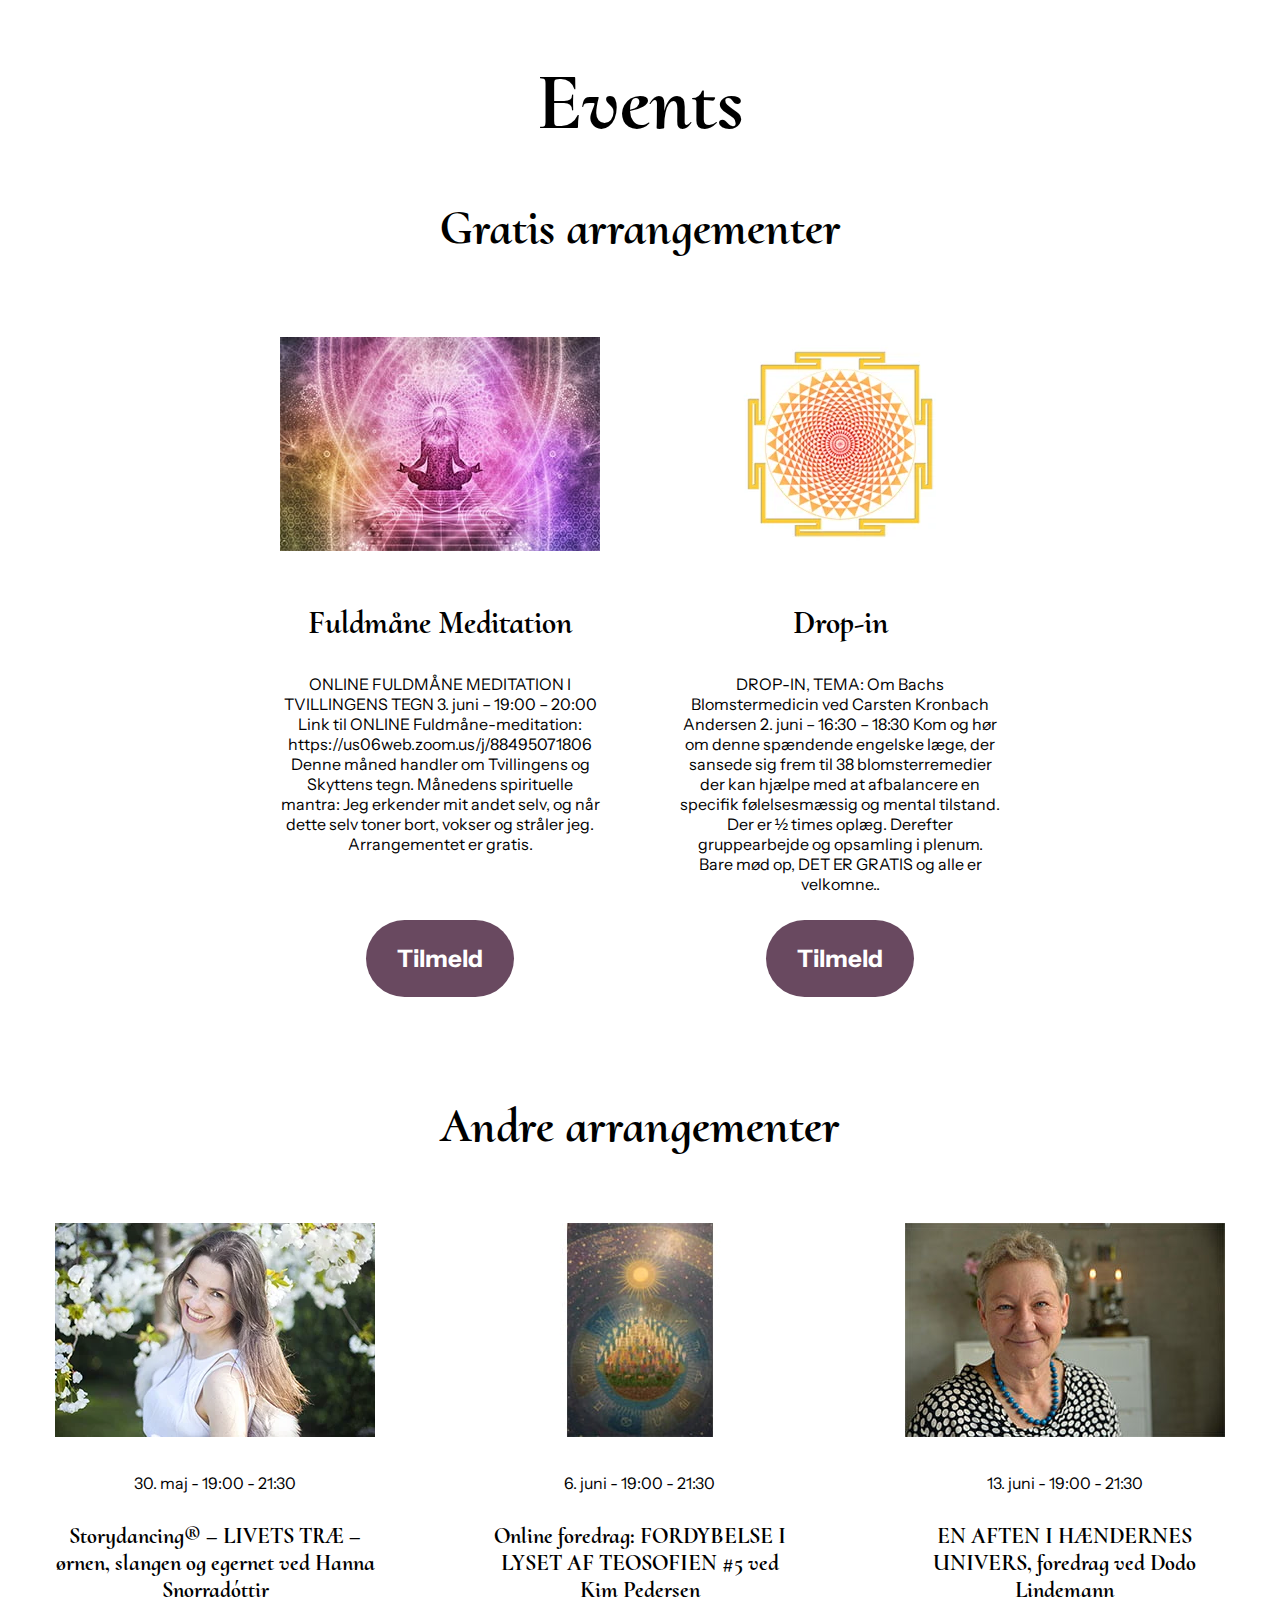
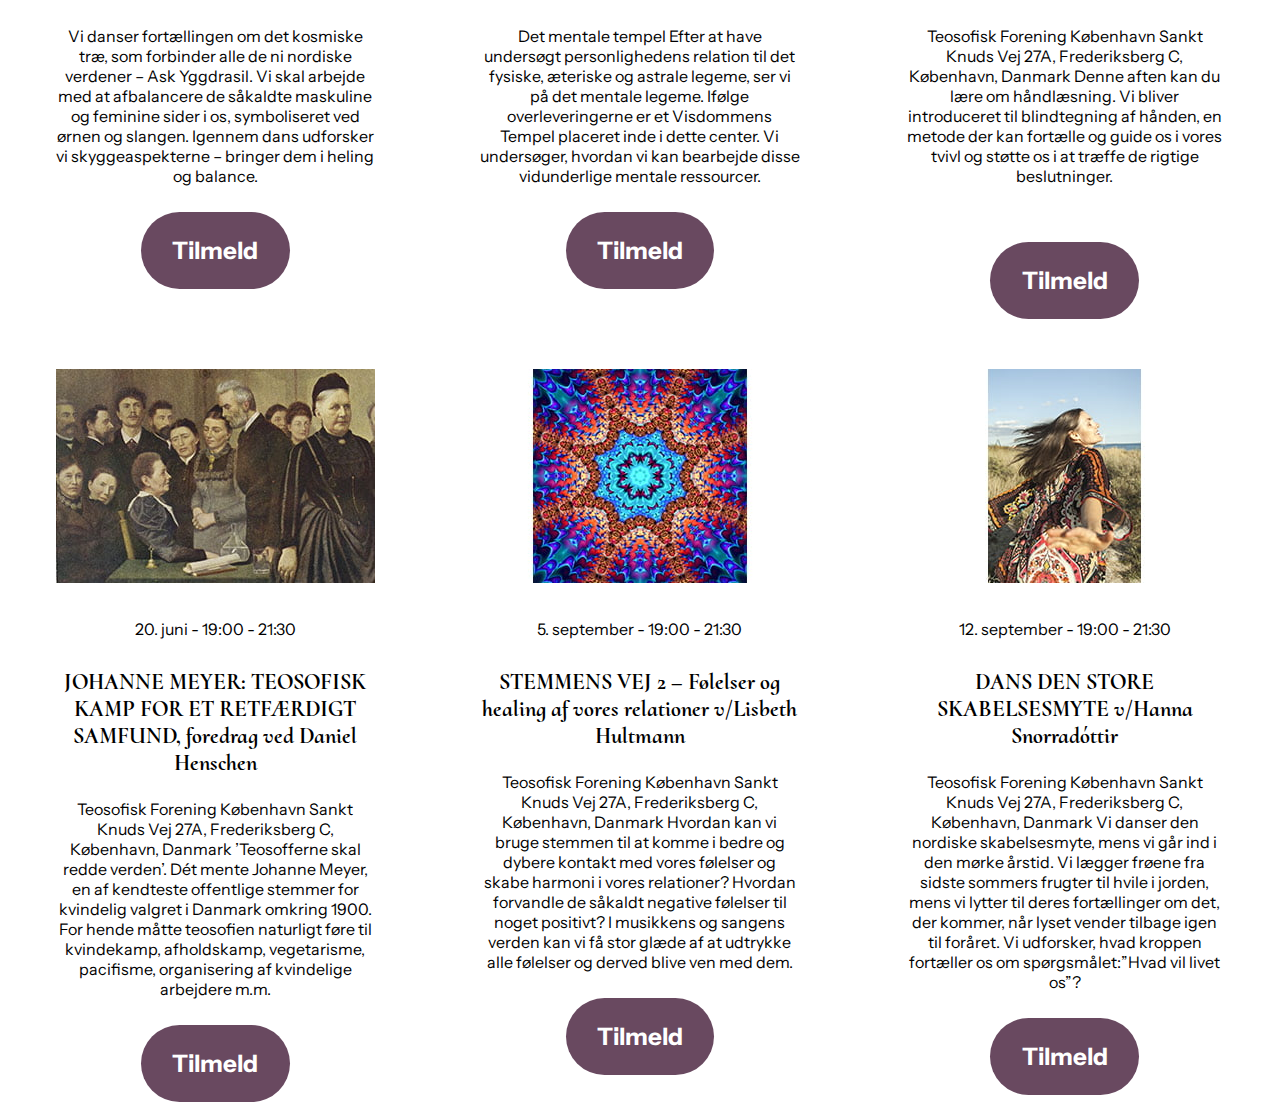
==== commit 46319068: "Site done" ====
--- a/html/besoeg_os.html
+++ b/html/besoeg_os.html
@@ -54,7 +54,7 @@
     <img src="../img/besoeg_os_imgs/2022.09.03-LenePape-illustration-320x214-1.jpg" alt="Meditation img">
     <h3>Fuldmåne Meditation</h3>
     <!-- REDIGER TEKSTEN -->
-    <p class="large_margin">ONLINE FULDMÅNE MEDITATION I TVILLINGENS TEGN
+    <p class="p_margin2">ONLINE FULDMÅNE MEDITATION I TVILLINGENS TEGN
       3. juni – 19:00 – 20:00
       Link til ONLINE Fuldmåne-meditation: https://us06web.zoom.us/j/88495071806
       Denne måned handler om Tvillingens og Skyttens tegn. Månedens spirituelle mantra: Jeg erkender mit andet selv, og når dette selv toner bort, vokser og stråler jeg.
@@ -65,7 +65,7 @@
     <img src="../img/besoeg_os_imgs/2023-Foraar-DROP-IN-illustration-320x214-2.jpg.webp" alt="Drop-in img">
     <h3>Drop-in</h3>
     <!-- REDIGER TEKSTEN -->
-    <p class="large_margin">DROP-IN, TEMA: Om Bachs Blomstermedicin ved Carsten Kronbach Andersen
+    <p class="p_margin">DROP-IN, TEMA: Om Bachs Blomstermedicin ved Carsten Kronbach Andersen
       2. juni – 16:30 – 18:30
       Kom og hør om denne spændende engelske læge, der sansede sig frem til 38 blomsterremedier der kan hjælpe med at afbalancere en specifik følelsesmæssig og mental tilstand. Der er ½ times oplæg. Derefter gruppearbejde og opsamling i plenum. Bare mød op, DET ER GRATIS og alle er velkomne..</p>
     <a class="btn" href="dropin.html">Tilmeld</a>
@@ -79,14 +79,14 @@
   <div class="item"><img src="../img/besoeg_os_imgs/2022.10.182022.11.22-Hanna-Snorradottir-portraet-lille.jpg.webp" alt="Hanna Snorradottir portraet ">
   <p class="small_margin">30. maj - 19:00 - 21:30</p>
     <h4>Storydancing® – LIVETS TRÆ – ørnen, slangen og egernet ved Hanna Snorradóttir</h4>
-<p class="large_margin">Vi danser fortællingen om det kosmiske træ, som forbinder alle de ni nordiske verdener – Ask Yggdrasil. Vi skal arbejde med at afbalancere de såkaldte maskuline og feminine sider i os, symboliseret ved ørnen og slangen. Igennem dans udforsker vi skyggeaspekterne – bringer dem i heling og balance.</p>
+<p class="p_margin">Vi danser fortællingen om det kosmiske træ, som forbinder alle de ni nordiske verdener – Ask Yggdrasil. Vi skal arbejde med at afbalancere de såkaldte maskuline og feminine sider i os, symboliseret ved ørnen og slangen. Igennem dans udforsker vi skyggeaspekterne – bringer dem i heling og balance.</p>
 <a class="btn" href="besoeg_os.html">Tilmeld</a>
 </div>
 <!-- item 2 -->
 <div class="item"><img src="../img/besoeg_os_imgs/straalende-astro-320x214-2.jpg" alt="Astrologi img ">
   <p class="small_margin">6. juni - 19:00 - 21:30</p>
   <h4>Online foredrag: FORDYBELSE I LYSET AF TEOSOFIEN #5 ved Kim Pedersen</h4>
-<p class="large_margin">Det mentale tempel
+<p class="p_margin3">Det mentale tempel
   Efter at have undersøgt personlighedens relation til det fysiske, æteriske og astrale legeme, ser vi på det mentale legeme. Ifølge overleveringerne er et Visdommens Tempel placeret inde i dette center. Vi undersøger, hvordan vi kan bearbejde disse vidunderlige mentale ressourcer.</p>
   <a class="btn" href="besoeg_os.html">Tilmeld</a>
 </div>
@@ -96,7 +96,7 @@
     <p class="small_margin">13. juni - 19:00 - 21:30
     </p>
     <h4>EN AFTEN I HÆNDERNES UNIVERS, foredrag ved Dodo Lindemann</h4>
-  <p class="larger_margin">Teosofisk Forening København Sankt Knuds Vej 27A, Frederiksberg C, København, Danmark
+  <p class="p_margin4">Teosofisk Forening København Sankt Knuds Vej 27A, Frederiksberg C, København, Danmark
     Denne aften kan du lære om håndlæsning. Vi bliver introduceret til blindtegning af hånden, en
     metode der kan fortælle og guide os i vores tvivl og støtte os i at træffe de rigtige beslutninger.</p>
     <a class="btn" href="besoeg_os.html">Tilmeld</a>
@@ -106,7 +106,7 @@
   <div class="item"><img src="../img/besoeg_os_imgs/2023.06.20-Daniel-Henschen-illustration-Johanne-Meyer-320x214-1.jpg" alt="Daniel Henschen illustration">
     <p class="small_margin">20. juni - 19:00 - 21:30</p>
     <h4>JOHANNE MEYER: TEOSOFISK KAMP FOR ET RETFÆRDIGT SAMFUND, foredrag ved Daniel Henschen</h4>
-  <p class="large_margin">Teosofisk Forening København Sankt Knuds Vej 27A, Frederiksberg C, København, Danmark
+  <p class="p_margin">Teosofisk Forening København Sankt Knuds Vej 27A, Frederiksberg C, København, Danmark
     ’Teosofferne skal redde verden’. Dét mente Johanne Meyer, en af kendteste offentlige stemmer for
     kvindelig valgret i Danmark omkring 1900. For hende måtte teosofien naturligt føre til kvindekamp, afholdskamp, vegetarisme, pacifisme, organisering af kvindelige arbejdere m.m.</p>
     <a class="btn" href="besoeg_os.html">Tilmeld</a>
@@ -115,7 +115,7 @@
   <div class="item"><img src="../img/besoeg_os_imgs/2023.09.05-2023.10.24-Lisbeth-Hultmann-illustration-320x214-1.jpg" alt="Lisbeth Hultmann illustration">
     <p class="small_margin">5. september - 19:00 - 21:30</p>
     <h4>STEMMENS VEJ 2 – Følelser og healing af vores relationer v/Lisbeth Hultmann</h4>
-  <p class="large_margin">Teosofisk Forening København Sankt Knuds Vej 27A, Frederiksberg C, København, Danmark
+  <p class="p_margin">Teosofisk Forening København Sankt Knuds Vej 27A, Frederiksberg C, København, Danmark
     Hvordan kan vi bruge stemmen til at komme i bedre og dybere kontakt med vores følelser og skabe harmoni i vores relationer? Hvordan forvandle de såkaldt negative følelser til noget positivt? I musikkens og sangens verden kan vi få stor glæde af at udtrykke alle følelser og derved blive ven med dem.</p>
     <a class="btn" href="besoeg_os.html">Tilmeld</a>
   </div>
@@ -124,7 +124,7 @@
     <p class="small_margin">12. september - 19:00 - 21:30
     </p>
     <h4>DANS DEN STORE SKABELSESMYTE v/Hanna Snorradóttir</h4>
-  <p class="medium_margin">Teosofisk Forening København Sankt Knuds Vej 27A, Frederiksberg C, København, Danmark
+  <p class="p_margin">Teosofisk Forening København Sankt Knuds Vej 27A, Frederiksberg C, København, Danmark
     Vi danser den nordiske skabelsesmyte, mens vi går ind i den mørke årstid. Vi lægger frøene fra sidste sommers frugter til hvile i jorden, mens vi lytter til deres fortællinger om det, der kommer, når lyset vender tilbage igen til foråret. Vi udforsker, hvad kroppen fortæller os om spørgsmålet:”Hvad vil livet os”?</p>
     <a class="btn" href="besoeg_os.html">Tilmeld</a>
   </div>
--- a/css/besoeg_os.css
+++ b/css/besoeg_os.css
@@ -37,20 +37,19 @@
   margin: 0 auto;
 }
 
+.p_margin, .p_margin3 {
+  margin-bottom: 50px;
+}
+.p_margin2 {
+  margin-bottom: 90px;
+}
+.p_margin4 {
+  margin-bottom: 80px;
+
+}
+
 
 /* Hjæælp - hvordan får jeg a.btn til at have samme placering i hver div??? */
-p.small_margin {
-  margin-bottom: 1em;
-}
-p.large_margin {
-  margin-bottom: 2em;
-}
-p.medium_margin {
-  margin-bottom: 2.2em;
-}
-p.larger_margin {
-  margin-bottom: 3.4em;
-}
 
 img {
   margin-bottom: 1em;
@@ -73,7 +72,7 @@
   margin: 1em;
   text-align: center;
   width: 320px;
-height: 650px;
+height: 680px;
 }
 
 .flex-item:hover {
@@ -100,6 +99,7 @@
   text-align: center;
   margin-bottom: 1em;
   width: 320px;
+  height: 680px;
 }
 
 .btn {
@@ -134,6 +134,14 @@
     flex-direction: column;
   }
 
+
+.p_margin3 {
+  margin-bottom: 82px;
+}
+.p_margin4 {
+  margin-bottom: 116px;
+}
+
   .item {
     margin: 0;
     height: 700px;
@@ -144,18 +152,6 @@
     align-items: center;
   }
   /* Hjæælp - hvordan får jeg a.btn til at have samme placering i hver div??? */
-  p.small_margin {
-    margin-bottom: 1em;
-  }
-  p.large_margin {
-    margin-bottom: 2em;
-  }
-  p.medium_margin {
-    margin-bottom: 1.2em;
-  }
-  p.larger_margin {
-    margin-bottom: 2em;
-  }
 }
 
 @media (max-width: 750px) {
@@ -166,16 +162,5 @@
   }
 
   /* Hjæælp - hvordan får jeg a.btn til at have samme placering i hver div??? */
-  p.small_margin {
-    margin-bottom: 1em;
-  }
-  p.large_margin {
-    margin-bottom: 2em;
-  }
-  p.medium_margin {
-    margin-bottom: 2em;
-  }
-  p.larger_margin {
-    margin-bottom: 2em;
-  }
+
 }
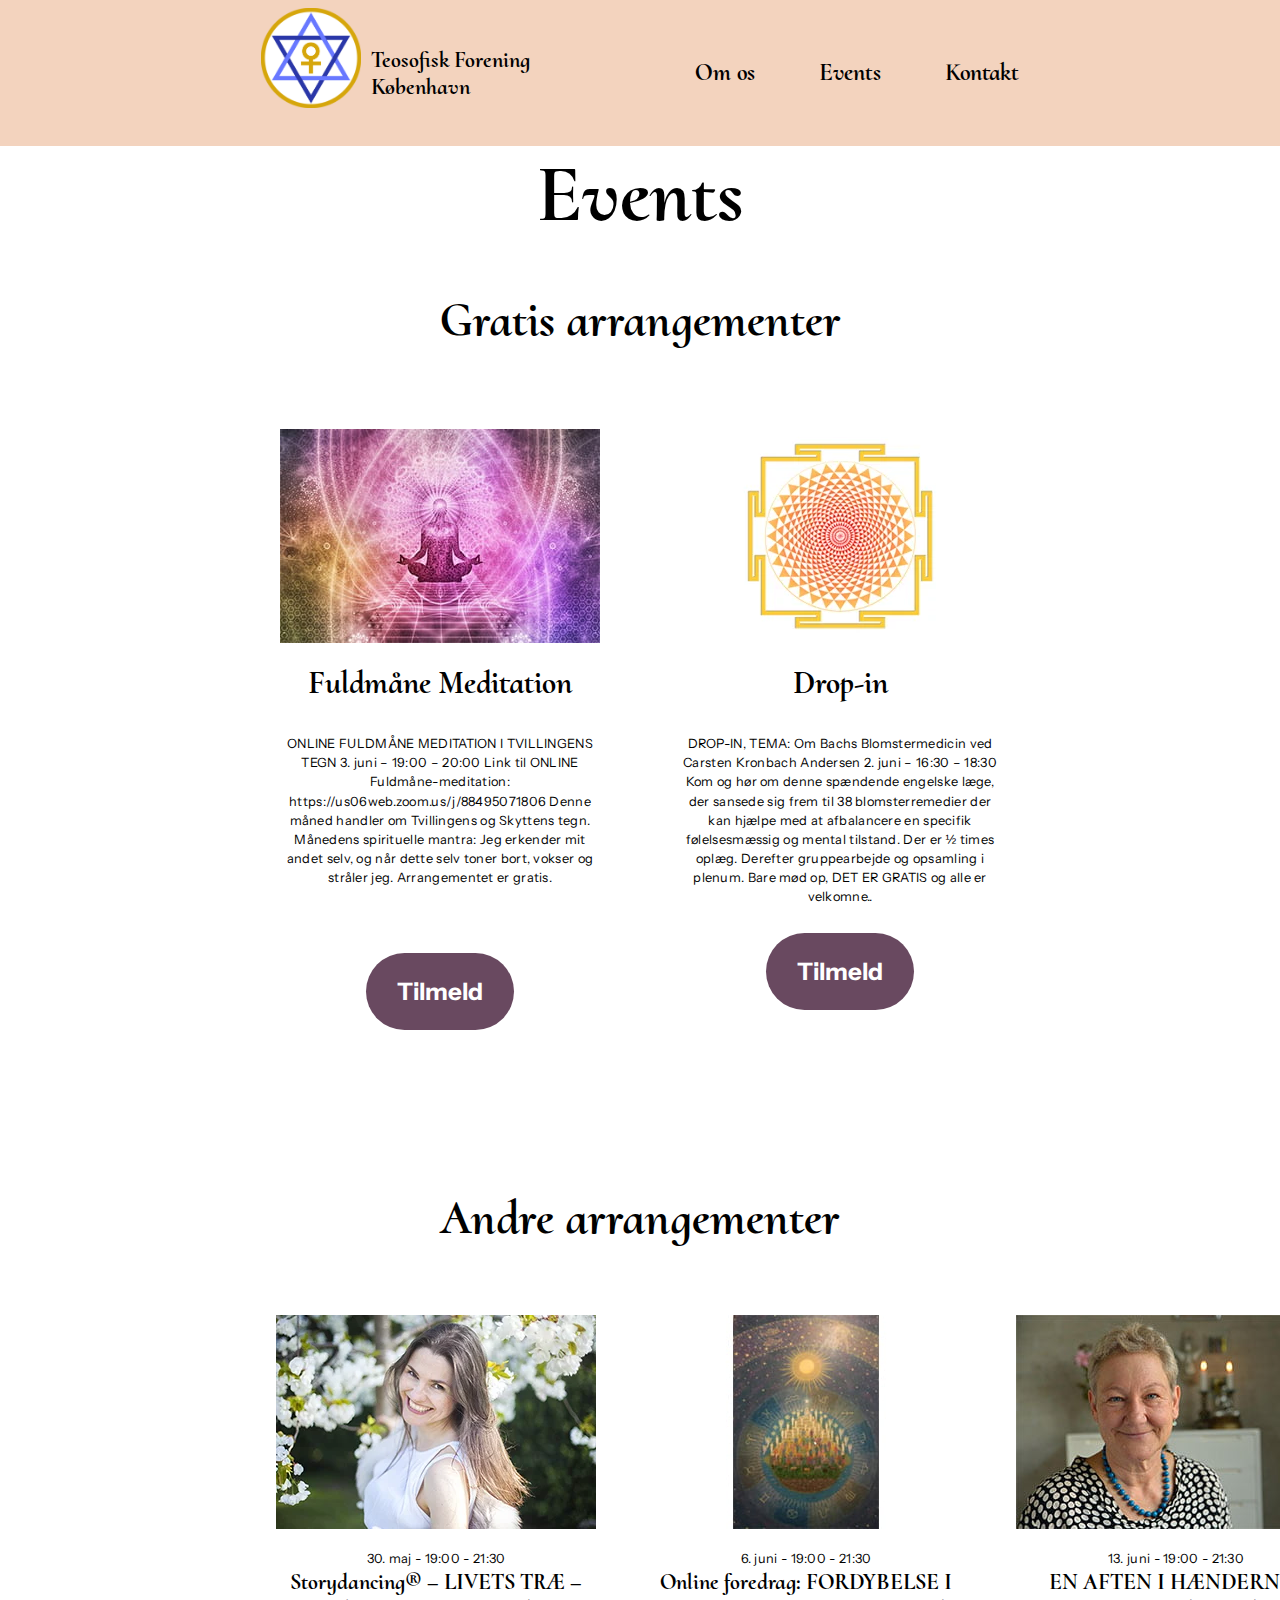
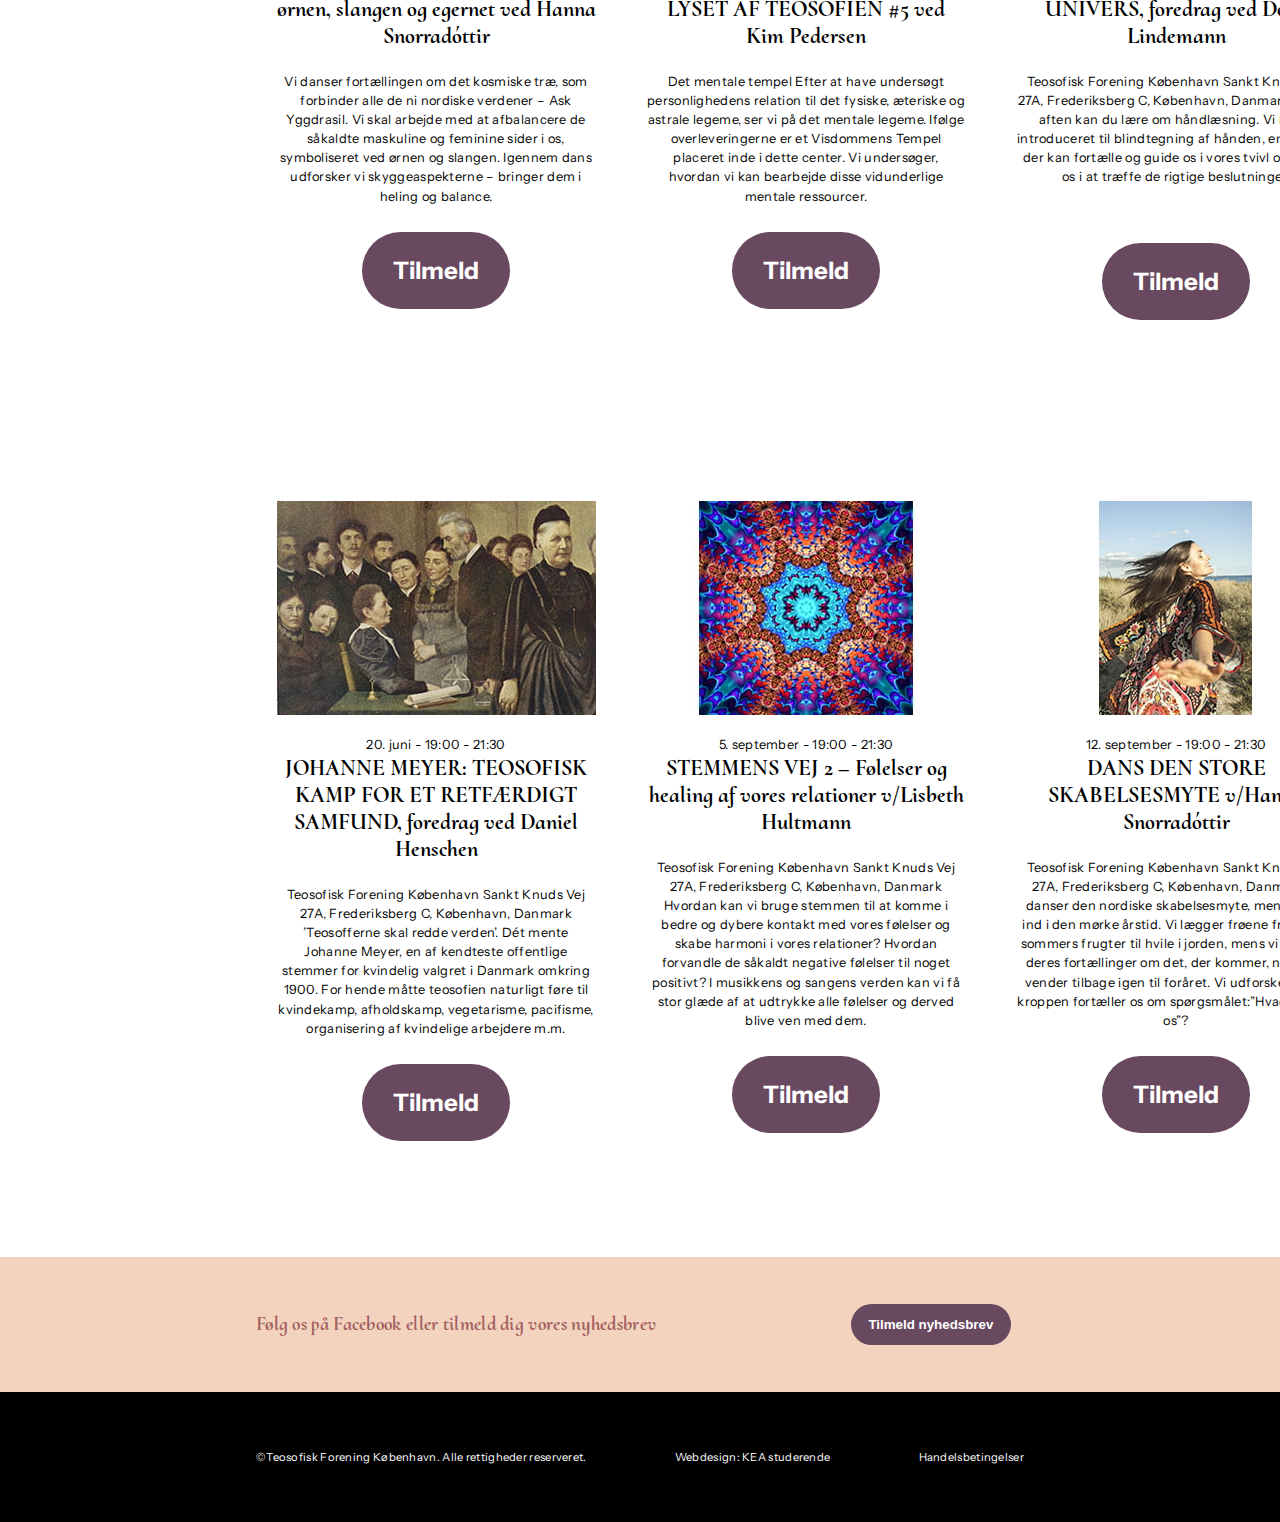
==== commit a607b18f: "Header + Footer på besoeg_os.html" ====
--- a/html/besoeg_os.html
+++ b/html/besoeg_os.html
@@ -41,6 +41,50 @@
       </nav>
     </div>
   </header> -->
+
+    <!--HEADER-->
+    <header class="siteheader">
+      <div class="siteheader-container wrapper">
+        <div class="logo">
+          <a href="/index.html">
+            <img
+            class="logo_symbol"
+            src="/img/tfk_logo_hvid_BG.png"
+            alt="Teosofisk Foreningens logo"
+          />
+          </a>
+
+          <div class="logo_text">
+            <h4 class="logo_heading">Teosofisk Forening</h4>
+            <h4 class="logo_heading">København</h4>
+          </div>
+        </div>
+        <nav class="navbar">
+          <ul class="navbar_list">
+            <li class="navbar_item">
+              <a class="navbar_link" href="om_tfk.html">Om os</a>
+            </li>
+            <li class="navbar_item">
+              <a class="navbar_link" href="besoeg_os.html">Events</a>
+            </li>
+            <li class="navbar_item">
+              <a class="navbar_link" href="kontakt.html">Kontakt</a>
+            </li>
+          </ul>
+
+          <div class="burgerIcon">
+            <div class="burgerIcon__line1 burgerIcon__line"></div>
+            <div class="burgerIcon__line2 burgerIcon__line"></div>
+            <div class="burgerIcon__line3 burgerIcon__line"></div>
+        </div>
+
+        </nav>
+      </div>
+    </header>
+
+
+
+
   <!-- MAIN -->
   <main>
     <div class="wrapper">
@@ -132,6 +176,25 @@
 </div>
   </main>
 
+      <!--FOOTER-->
+      <footer class="sitefooter">
+        <div class="wrapper">
+          <section class="sitefooter_SoMe">
+            <p class="SoMe_text">
+              Følg os på Facebook eller tilmeld dig vores nyhedsbrev
+            </p>
+            <button class="newsletter_btn btn" href="#">Tilmeld nyhedsbrev</button>
+        </div>
+          </section>
+          <section class="sitefooter_copyrights">
+              <div class="copyrights-container wrapper">
+                <p class="copyrights_text">©Teosofisk Forening København. Alle rettigheder reserveret.</p>
+                <p class="copyrights_text">Webdesign: KEA studerende</p>
+                <p class="copyrights_text">Handelsbetingelser</p>
+              </div>
+          </section>
+      </footer>
+
   <!--FOOTER-->
   <!-- <footer class="about_sitefooter">
     <div class="wrapper">
@@ -152,7 +215,7 @@
         </section>
   </footer> -->
 
-
+  <script src="/js/burgermenu.js"></script>
 </body>
 
 </html>--- a/css/style.css
+++ b/css/style.css
@@ -1,5 +1,153 @@
 /*2 FONTE FRA STYLETILE: "Cormorant Upright" + "Instrument Sans"*/
 @import url("https://fonts.googleapis.com/css2?family=Cormorant+Upright:wght@300;400;500;600;700&family=Instrument+Sans:ital,wght@0,400;0,500;0,600;0,700;1,400;1,500;1,600;1,700&display=swap");
+
+/*GLOBAL***GLOBAL***GLOBAL***GLOBAL***GLOBAL***GLOBAL***GLOBAL*/
+/*GLOBAL***GLOBAL***GLOBAL***GLOBAL***GLOBAL***GLOBAL***GLOBAL*/
+/*GLOBAL***GLOBAL***GLOBAL***GLOBAL***GLOBAL***GLOBAL***GLOBAL*/
+
+* {
+  margin: 0;
+  padding: 0;
+}
+
+h1,
+h2,
+h3,
+h4,
+h5,
+h6 {
+  font-family: "Cormorant Upright", serif;
+  margin-bottom: 10px;
+}
+
+h1 {
+  font-size: 2.5em;
+}
+h2 {
+  font-size: 2em;
+}
+h3 {
+  font-size: 1.6em;
+}
+h4 {
+  font-size: 1.5em;
+}
+
+a {
+  text-decoration: none;
+  color: var(--black);
+  font-size: 1.5em;
+}
+
+p {
+  line-height: 1.5;
+  letter-spacing: 0.3px;
+  font-size: 0.8em;
+}
+
+p,
+a {
+  font-family: "Instrument Sans", sans-serif;
+}
+
+.wrapper {
+  width: 60%;
+  margin: 0 auto;
+  /* display: flex;
+  flex-direction: column;
+  align-items: center; */
+}
+
+.btn {
+  background-color: var(--dark-purple);
+  color: var(--white);
+  padding: 1em 1.3em;
+  border-radius: 50px;
+  border: none;
+  font-weight: bold;
+  margin: 1em;
+  cursor: pointer;
+}
+
+/*XXXXXXXXXXXXXXXXXXXXXXXXXXXXXXXXXXX
+            CSS-VARIABLER
+XXXXXXXXXXXXXXXXXXXXXXXXXXXXXXXXXXX*/
+
+:root {
+  --BG-color: rgb(255, 243, 243);
+  --black: black;
+  --white: white;
+  --grey: rgb(109, 109, 109);
+  --cta-color: #ff4949;
+  --dark-purple: #694960;
+  --light-purple: #a35e61;
+  --grey-purple: #b0a5ad;
+  --orange: #cd795d;
+  --cream-color: #f3d3be;
+  --hover-color: rgb(207, 191, 178);
+}
+
+/*HEADER***HEADER***HEADER***HEADER***HEADER***HEADER***HEADER*/
+/*HEADER***HEADER***HEADER***HEADER***HEADER***HEADER***HEADER*/
+/*HEADER***HEADER***HEADER***HEADER***HEADER***HEADER***HEADER*/
+
+.siteheader {
+  background-color: var(--cream-color);
+  display: flex;
+  align-items: center;
+  justify-content: space-between;
+  padding: 0.5em;
+}
+
+.siteheader-container {
+  display: flex;
+  align-items: center;
+  justify-content: space-between;
+}
+
+/*LOGO*/
+
+.logo {
+  display: flex;
+  align-items: center;
+  gap: 10px;
+}
+.logo_symbol {
+  width: 100px;
+}
+
+.logo_heading {
+  margin: 0;
+}
+
+@media (max-width: 450px) {
+  .about_siteheader {
+    height: 12vh;
+  }
+  .logo_heading {
+    font-size: 1.2em;
+  }
+  .logo_symbol {
+    width: 50px;
+  }
+}
+
+/*NAVBAR*/
+
+.navbar {
+}
+.navbar_list {
+  display: flex;
+  gap: 4em;
+  z-index: 100;
+}
+.navbar_item {
+  list-style: none;
+}
+.navbar_link {
+  font-family: "Cormorant Upright", serif;
+  font-weight: bold;
+}
 
 /*XXXXXXXXXXXXXXXXXXXXXXXXXXXXXXXXXXX
             BURGER-MENU
@@ -72,9 +220,9 @@
     border-radius: 100px;
     position: absolute;
     right: 9%;
-    top: 1%;
+    top: -1%;
     margin-top: 2rem;
-    transition: all 0.7s ease;
+    transition: all 1s ease;
     cursor: pointer;
     z-index: 100;
   }
@@ -133,7 +281,7 @@
     background-color: #cd795d;
     padding: 8em 100px 3em 3em;
     border-radius: 50px;
-    transition: 0.4s ease-in-out all;
+    transition: 0.8s all cubic-bezier(0.59, 0.13, 0.33, 1.33);
   }
 
   .navbar_list.clicked {
@@ -145,3 +293,60 @@
     color: white;
   }
 }
+
+/*FOOTER***FOOTER***FOOTER***FOOTER***FOOTER***FOOTER***FOOTER***FOOTER*/
+/*FOOTER***FOOTER***FOOTER***FOOTER***FOOTER***FOOTER***FOOTER***FOOTER*/
+/*FOOTER***FOOTER***FOOTER***FOOTER***FOOTER***FOOTER***FOOTER***FOOTER*/
+
+.sitefooter {
+  background-color: var(--cream-color);
+}
+.sitefooter_SoMe {
+  display: flex;
+  align-items: center;
+  justify-content: space-between;
+  height: 15vh;
+}
+
+.SoMe_text {
+  font-family: "Cormorant Upright", serif;
+  font-size: 1.2em;
+  color: var(--light-purple);
+  font-weight: bold;
+}
+
+@media (max-width: 400px) {
+  .sitefooter_SoMe {
+    height: 20vh;
+  }
+}
+
+.sitefooter_copyrights {
+  background-color: var(--black);
+  width: 100%;
+}
+
+.copyrights-container {
+  display: flex;
+  justify-content: space-between;
+  align-items: center;
+  height: 10vh;
+  padding: 20px;
+}
+@media (max-width: 800px) {
+  .copyrights-container {
+    flex-direction: column;
+  }
+}
+@media (max-width: 700px) {
+  .sitefooter_SoMe {
+    flex-direction: column;
+    padding-top: 1.5em;
+    padding-bottom: 1.5em;
+  }
+}
+
+.copyrights_text {
+  color: var(--white);
+  font-size: 0.7em;
+}
--- a/css/besoeg_os.css
+++ b/css/besoeg_os.css
@@ -33,7 +33,7 @@
 }
 
 .wrapper {
-  /* width: 60%; */
+  width: 60%;
   margin: 0 auto;
 }
 
@@ -76,11 +76,11 @@
 }
 
 .flex-item:hover {
-  background-color: rgb(207, 191, 178);
+  background-color: var(--hover-color);
   transition: 0.5s;
 }
 .item:hover {
-  background-color: rgb(207, 191, 178);
+  background-color: var(--hover-color);
   transition: 0.5s;
 }
 /* GRID */
@@ -94,12 +94,12 @@
 }
 
 .item {
-  background-color: #ffffff;
+  background-color: var(--white);
   padding: 20px;
   text-align: center;
   margin-bottom: 1em;
   width: 320px;
-  height: 680px;
+  height: 720px;
 }
 
 .btn {
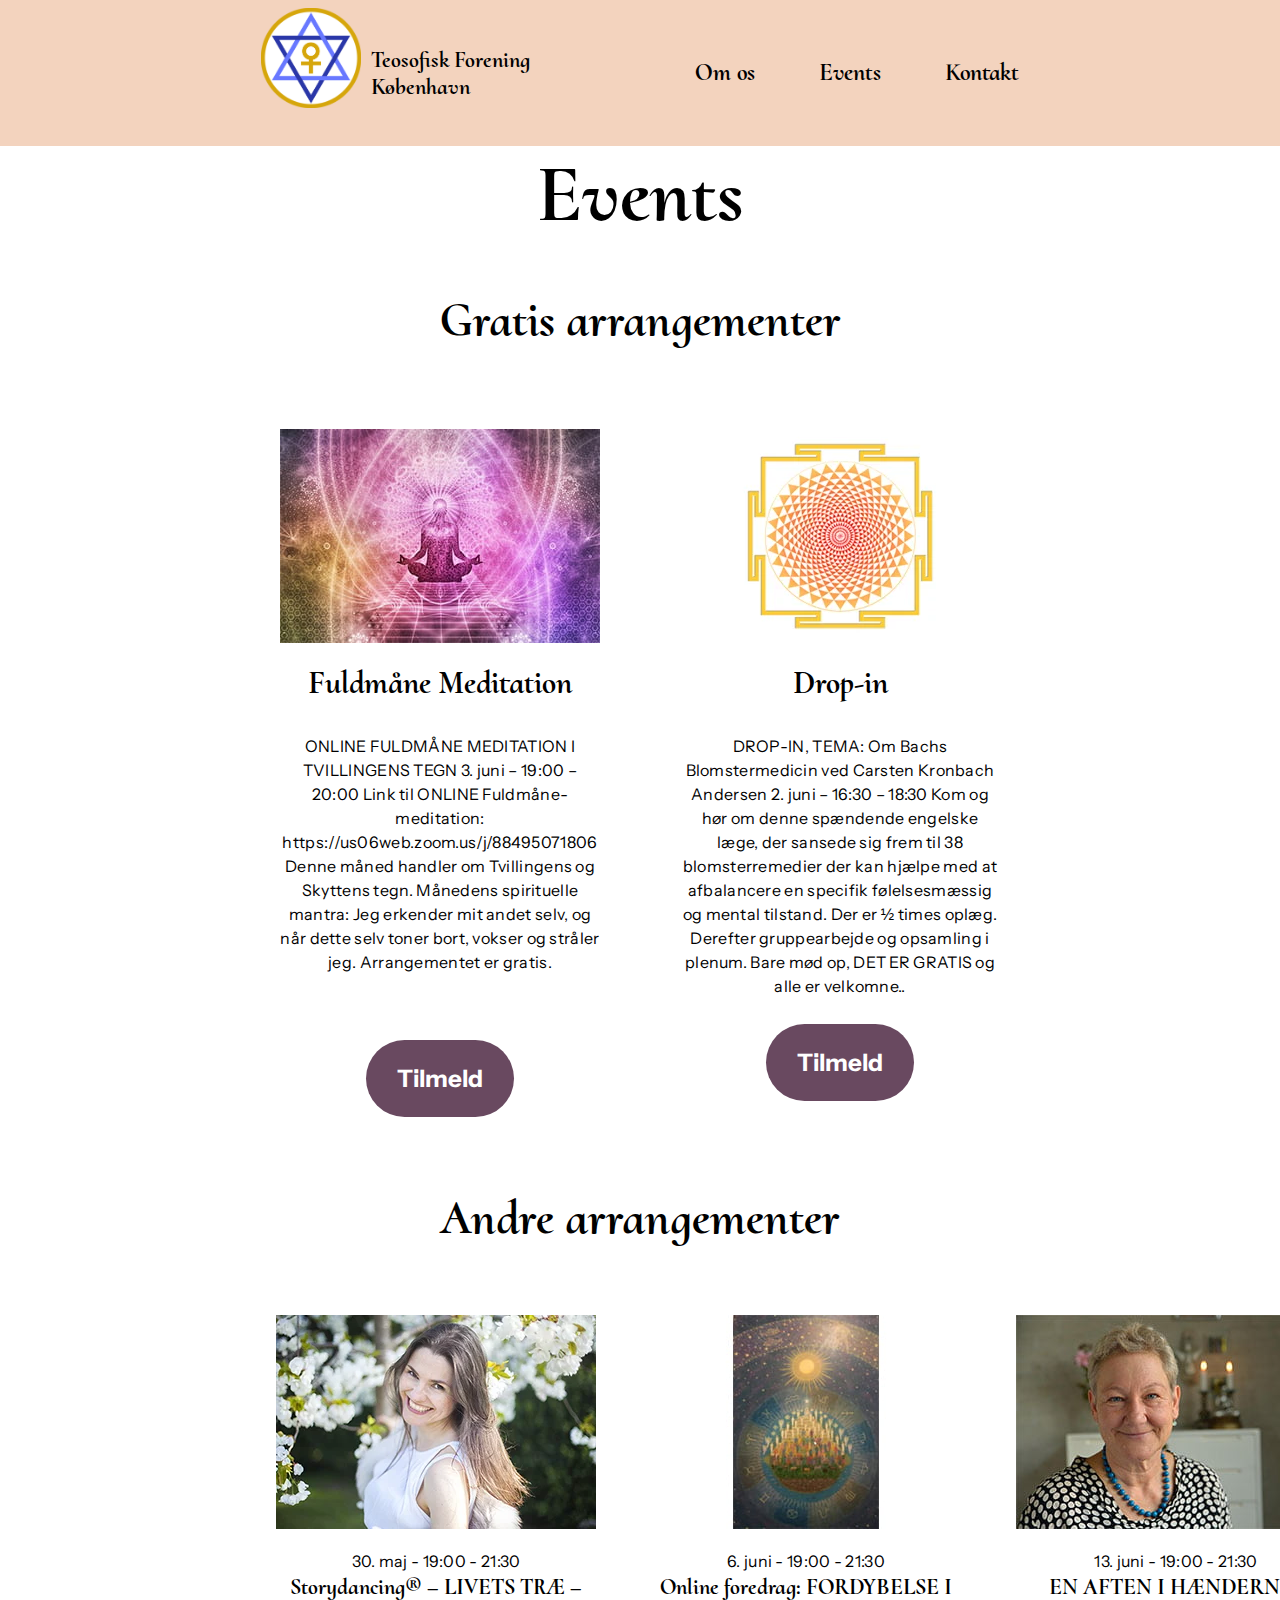
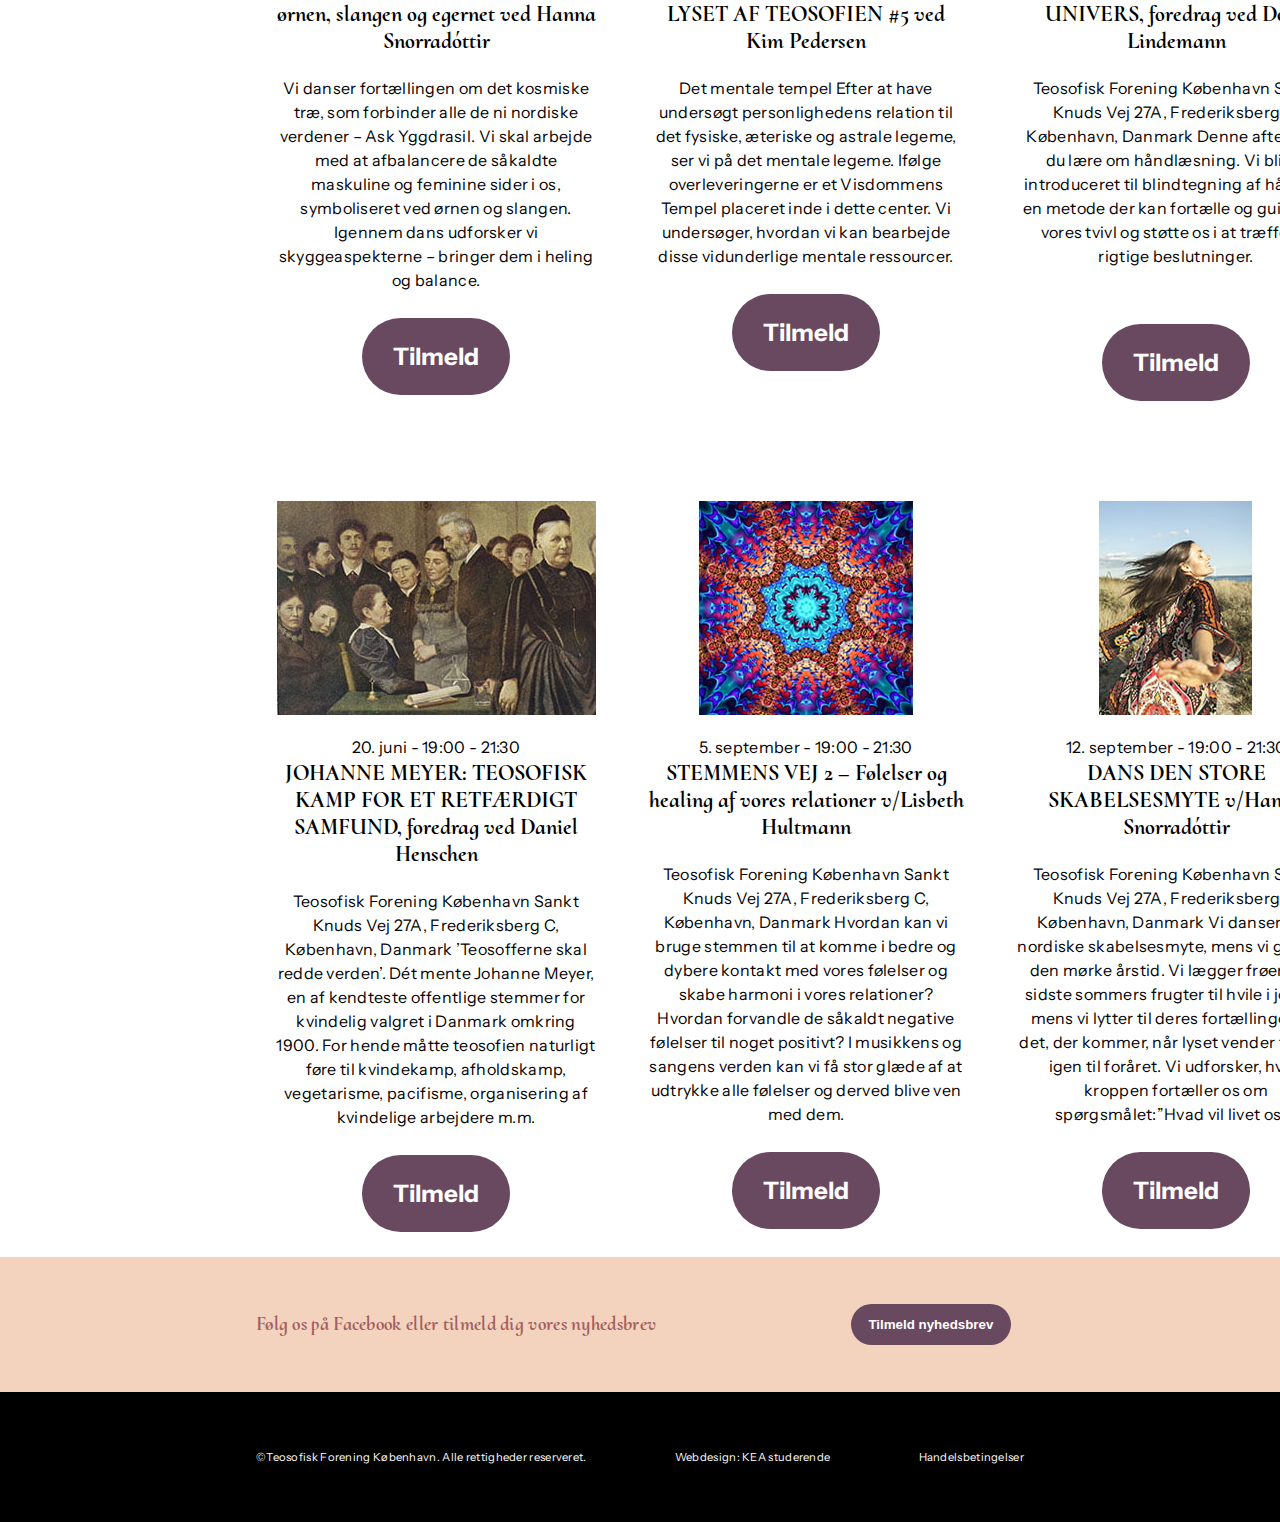
==== commit 279110e9: "CSS-paths changed" ====
--- a/html/besoeg_os.html
+++ b/html/besoeg_os.html
@@ -42,45 +42,41 @@
     </div>
   </header> -->
 
-    <!--HEADER-->
-    <header class="siteheader">
-      <div class="siteheader-container wrapper">
-        <div class="logo">
-          <a href="/index.html">
-            <img
-            class="logo_symbol"
-            src="/img/tfk_logo_hvid_BG.png"
-            alt="Teosofisk Foreningens logo"
-          />
-          </a>
-
-          <div class="logo_text">
-            <h4 class="logo_heading">Teosofisk Forening</h4>
-            <h4 class="logo_heading">København</h4>
-          </div>
-        </div>
-        <nav class="navbar">
-          <ul class="navbar_list">
-            <li class="navbar_item">
-              <a class="navbar_link" href="om_tfk.html">Om os</a>
-            </li>
-            <li class="navbar_item">
-              <a class="navbar_link" href="besoeg_os.html">Events</a>
-            </li>
-            <li class="navbar_item">
-              <a class="navbar_link" href="kontakt.html">Kontakt</a>
-            </li>
-          </ul>
-
-          <div class="burgerIcon">
-            <div class="burgerIcon__line1 burgerIcon__line"></div>
-            <div class="burgerIcon__line2 burgerIcon__line"></div>
-            <div class="burgerIcon__line3 burgerIcon__line"></div>
-        </div>
-
-        </nav>
-      </div>
-    </header>
+  <!--HEADER-->
+  <header class="siteheader">
+    <div class="siteheader-container wrapper">
+      <div class="logo">
+        <a href="/index.html">
+          <img class="logo_symbol" src="../img/tfk_logo_hvid_BG.png" alt="Teosofisk Foreningens logo" />
+        </a>
+
+        <div class="logo_text">
+          <h4 class="logo_heading">Teosofisk Forening</h4>
+          <h4 class="logo_heading">København</h4>
+        </div>
+      </div>
+      <nav class="navbar">
+        <ul class="navbar_list">
+          <li class="navbar_item">
+            <a class="navbar_link" href="om_tfk.html">Om os</a>
+          </li>
+          <li class="navbar_item">
+            <a class="navbar_link" href="besoeg_os.html">Events</a>
+          </li>
+          <li class="navbar_item">
+            <a class="navbar_link" href="kontakt.html">Kontakt</a>
+          </li>
+        </ul>
+
+        <div class="burgerIcon">
+          <div class="burgerIcon__line1 burgerIcon__line"></div>
+          <div class="burgerIcon__line2 burgerIcon__line"></div>
+          <div class="burgerIcon__line3 burgerIcon__line"></div>
+        </div>
+
+      </nav>
+    </div>
+  </header>
 
 
 
@@ -88,112 +84,134 @@
   <!-- MAIN -->
   <main>
     <div class="wrapper">
-    <section class="intro-text">
-    <h1>Events</h1>
-    <h2>Gratis arrangementer</h2>
-    
-<!-- GRATIS ARRANGEMENTER FLEXBOX -->
-<div class="flex-container">
-  <div class="flex-item">
-    <img src="../img/besoeg_os_imgs/2022.09.03-LenePape-illustration-320x214-1.jpg" alt="Meditation img">
-    <h3>Fuldmåne Meditation</h3>
-    <!-- REDIGER TEKSTEN -->
-    <p class="p_margin2">ONLINE FULDMÅNE MEDITATION I TVILLINGENS TEGN
-      3. juni – 19:00 – 20:00
-      Link til ONLINE Fuldmåne-meditation: https://us06web.zoom.us/j/88495071806
-      Denne måned handler om Tvillingens og Skyttens tegn. Månedens spirituelle mantra: Jeg erkender mit andet selv, og når dette selv toner bort, vokser og stråler jeg.
-      Arrangementet er gratis.</p>
-      <a class="btn" href="fuldmaane_meditation.html">Tilmeld</a>
-  </div>
-  <div class="flex-item">
-    <img src="../img/besoeg_os_imgs/2023-Foraar-DROP-IN-illustration-320x214-2.jpg.webp" alt="Drop-in img">
-    <h3>Drop-in</h3>
-    <!-- REDIGER TEKSTEN -->
-    <p class="p_margin">DROP-IN, TEMA: Om Bachs Blomstermedicin ved Carsten Kronbach Andersen
-      2. juni – 16:30 – 18:30
-      Kom og hør om denne spændende engelske læge, der sansede sig frem til 38 blomsterremedier der kan hjælpe med at afbalancere en specifik følelsesmæssig og mental tilstand. Der er ½ times oplæg. Derefter gruppearbejde og opsamling i plenum. Bare mød op, DET ER GRATIS og alle er velkomne..</p>
-    <a class="btn" href="dropin.html">Tilmeld</a>
-  </div>
-</div>
-
-
-<h2>Andre arrangementer</h2>
-<div class="grid-container">
-  <!-- item 1 -->
-  <div class="item"><img src="../img/besoeg_os_imgs/2022.10.182022.11.22-Hanna-Snorradottir-portraet-lille.jpg.webp" alt="Hanna Snorradottir portraet ">
-  <p class="small_margin">30. maj - 19:00 - 21:30</p>
-    <h4>Storydancing® – LIVETS TRÆ – ørnen, slangen og egernet ved Hanna Snorradóttir</h4>
-<p class="p_margin">Vi danser fortællingen om det kosmiske træ, som forbinder alle de ni nordiske verdener – Ask Yggdrasil. Vi skal arbejde med at afbalancere de såkaldte maskuline og feminine sider i os, symboliseret ved ørnen og slangen. Igennem dans udforsker vi skyggeaspekterne – bringer dem i heling og balance.</p>
-<a class="btn" href="besoeg_os.html">Tilmeld</a>
-</div>
-<!-- item 2 -->
-<div class="item"><img src="../img/besoeg_os_imgs/straalende-astro-320x214-2.jpg" alt="Astrologi img ">
-  <p class="small_margin">6. juni - 19:00 - 21:30</p>
-  <h4>Online foredrag: FORDYBELSE I LYSET AF TEOSOFIEN #5 ved Kim Pedersen</h4>
-<p class="p_margin3">Det mentale tempel
-  Efter at have undersøgt personlighedens relation til det fysiske, æteriske og astrale legeme, ser vi på det mentale legeme. Ifølge overleveringerne er et Visdommens Tempel placeret inde i dette center. Vi undersøger, hvordan vi kan bearbejde disse vidunderlige mentale ressourcer.</p>
-  <a class="btn" href="besoeg_os.html">Tilmeld</a>
-</div>
-
-  <!-- item 3 -->
-  <div class="item"><img src="../img/besoeg_os_imgs/2023.06.13-Dodo-Lindemann-portraet-320x214-1.jpg" alt="Dodo Lindemann portraet">
-    <p class="small_margin">13. juni - 19:00 - 21:30
-    </p>
-    <h4>EN AFTEN I HÆNDERNES UNIVERS, foredrag ved Dodo Lindemann</h4>
-  <p class="p_margin4">Teosofisk Forening København Sankt Knuds Vej 27A, Frederiksberg C, København, Danmark
-    Denne aften kan du lære om håndlæsning. Vi bliver introduceret til blindtegning af hånden, en
-    metode der kan fortælle og guide os i vores tvivl og støtte os i at træffe de rigtige beslutninger.</p>
-    <a class="btn" href="besoeg_os.html">Tilmeld</a>
-  </div>
-  
-  <!-- item 4 -->
-  <div class="item"><img src="../img/besoeg_os_imgs/2023.06.20-Daniel-Henschen-illustration-Johanne-Meyer-320x214-1.jpg" alt="Daniel Henschen illustration">
-    <p class="small_margin">20. juni - 19:00 - 21:30</p>
-    <h4>JOHANNE MEYER: TEOSOFISK KAMP FOR ET RETFÆRDIGT SAMFUND, foredrag ved Daniel Henschen</h4>
-  <p class="p_margin">Teosofisk Forening København Sankt Knuds Vej 27A, Frederiksberg C, København, Danmark
-    ’Teosofferne skal redde verden’. Dét mente Johanne Meyer, en af kendteste offentlige stemmer for
-    kvindelig valgret i Danmark omkring 1900. For hende måtte teosofien naturligt føre til kvindekamp, afholdskamp, vegetarisme, pacifisme, organisering af kvindelige arbejdere m.m.</p>
-    <a class="btn" href="besoeg_os.html">Tilmeld</a>
-  </div>
-  <!-- item 5 -->
-  <div class="item"><img src="../img/besoeg_os_imgs/2023.09.05-2023.10.24-Lisbeth-Hultmann-illustration-320x214-1.jpg" alt="Lisbeth Hultmann illustration">
-    <p class="small_margin">5. september - 19:00 - 21:30</p>
-    <h4>STEMMENS VEJ 2 – Følelser og healing af vores relationer v/Lisbeth Hultmann</h4>
-  <p class="p_margin">Teosofisk Forening København Sankt Knuds Vej 27A, Frederiksberg C, København, Danmark
-    Hvordan kan vi bruge stemmen til at komme i bedre og dybere kontakt med vores følelser og skabe harmoni i vores relationer? Hvordan forvandle de såkaldt negative følelser til noget positivt? I musikkens og sangens verden kan vi få stor glæde af at udtrykke alle følelser og derved blive ven med dem.</p>
-    <a class="btn" href="besoeg_os.html">Tilmeld</a>
-  </div>
-  <!-- item 6 -->
-  <div class="item"><img src="../img/besoeg_os_imgs/2023.09.12-Hanna-Snorradottir-portraet-320x214-1.jpg" alt="Hanna Snorradottir portraet">
-    <p class="small_margin">12. september - 19:00 - 21:30
-    </p>
-    <h4>DANS DEN STORE SKABELSESMYTE v/Hanna Snorradóttir</h4>
-  <p class="p_margin">Teosofisk Forening København Sankt Knuds Vej 27A, Frederiksberg C, København, Danmark
-    Vi danser den nordiske skabelsesmyte, mens vi går ind i den mørke årstid. Vi lægger frøene fra sidste sommers frugter til hvile i jorden, mens vi lytter til deres fortællinger om det, der kommer, når lyset vender tilbage igen til foråret. Vi udforsker, hvad kroppen fortæller os om spørgsmålet:”Hvad vil livet os”?</p>
-    <a class="btn" href="besoeg_os.html">Tilmeld</a>
-  </div>
-  </div>
-</div>
+      <section class="intro-text">
+        <h1>Events</h1>
+        <h2>Gratis arrangementer</h2>
+
+        <!-- GRATIS ARRANGEMENTER FLEXBOX -->
+        <div class="flex-container">
+          <div class="flex-item">
+            <img src="../img/besoeg_os_imgs/2022.09.03-LenePape-illustration-320x214-1.jpg" alt="Meditation img">
+            <h3>Fuldmåne Meditation</h3>
+            <!-- REDIGER TEKSTEN -->
+            <p class="p_margin2">ONLINE FULDMÅNE MEDITATION I TVILLINGENS TEGN
+              3. juni – 19:00 – 20:00
+              Link til ONLINE Fuldmåne-meditation: https://us06web.zoom.us/j/88495071806
+              Denne måned handler om Tvillingens og Skyttens tegn. Månedens spirituelle mantra: Jeg erkender mit andet
+              selv, og når dette selv toner bort, vokser og stråler jeg.
+              Arrangementet er gratis.</p>
+            <a class="btn" href="fuldmaane_meditation.html">Tilmeld</a>
+          </div>
+          <div class="flex-item">
+            <img src="../img/besoeg_os_imgs/2023-Foraar-DROP-IN-illustration-320x214-2.jpg.webp" alt="Drop-in img">
+            <h3>Drop-in</h3>
+            <!-- REDIGER TEKSTEN -->
+            <p class="p_margin">DROP-IN, TEMA: Om Bachs Blomstermedicin ved Carsten Kronbach Andersen
+              2. juni – 16:30 – 18:30
+              Kom og hør om denne spændende engelske læge, der sansede sig frem til 38 blomsterremedier der kan hjælpe
+              med at afbalancere en specifik følelsesmæssig og mental tilstand. Der er ½ times oplæg. Derefter
+              gruppearbejde og opsamling i plenum. Bare mød op, DET ER GRATIS og alle er velkomne..</p>
+            <a class="btn" href="dropin.html">Tilmeld</a>
+          </div>
+        </div>
+
+
+        <h2>Andre arrangementer</h2>
+        <div class="grid-container">
+          <!-- item 1 -->
+          <div class="item"><img
+              src="../img/besoeg_os_imgs/2022.10.182022.11.22-Hanna-Snorradottir-portraet-lille.jpg.webp"
+              alt="Hanna Snorradottir portraet ">
+            <p class="small_margin">30. maj - 19:00 - 21:30</p>
+            <h4>Storydancing® – LIVETS TRÆ – ørnen, slangen og egernet ved Hanna Snorradóttir</h4>
+            <p class="p_margin">Vi danser fortællingen om det kosmiske træ, som forbinder alle de ni nordiske verdener –
+              Ask Yggdrasil. Vi skal arbejde med at afbalancere de såkaldte maskuline og feminine sider i os,
+              symboliseret ved ørnen og slangen. Igennem dans udforsker vi skyggeaspekterne – bringer dem i heling og
+              balance.</p>
+            <a class="btn" href="besoeg_os.html">Tilmeld</a>
+          </div>
+          <!-- item 2 -->
+          <div class="item"><img src="../img/besoeg_os_imgs/straalende-astro-320x214-2.jpg" alt="Astrologi img ">
+            <p class="small_margin">6. juni - 19:00 - 21:30</p>
+            <h4>Online foredrag: FORDYBELSE I LYSET AF TEOSOFIEN #5 ved Kim Pedersen</h4>
+            <p class="p_margin3">Det mentale tempel
+              Efter at have undersøgt personlighedens relation til det fysiske, æteriske og astrale legeme, ser vi på
+              det mentale legeme. Ifølge overleveringerne er et Visdommens Tempel placeret inde i dette center. Vi
+              undersøger, hvordan vi kan bearbejde disse vidunderlige mentale ressourcer.</p>
+            <a class="btn" href="besoeg_os.html">Tilmeld</a>
+          </div>
+
+          <!-- item 3 -->
+          <div class="item"><img src="../img/besoeg_os_imgs/2023.06.13-Dodo-Lindemann-portraet-320x214-1.jpg"
+              alt="Dodo Lindemann portraet">
+            <p class="small_margin">13. juni - 19:00 - 21:30
+            </p>
+            <h4>EN AFTEN I HÆNDERNES UNIVERS, foredrag ved Dodo Lindemann</h4>
+            <p class="p_margin4">Teosofisk Forening København Sankt Knuds Vej 27A, Frederiksberg C, København, Danmark
+              Denne aften kan du lære om håndlæsning. Vi bliver introduceret til blindtegning af hånden, en
+              metode der kan fortælle og guide os i vores tvivl og støtte os i at træffe de rigtige beslutninger.</p>
+            <a class="btn" href="besoeg_os.html">Tilmeld</a>
+          </div>
+
+          <!-- item 4 -->
+          <div class="item"><img
+              src="../img/besoeg_os_imgs/2023.06.20-Daniel-Henschen-illustration-Johanne-Meyer-320x214-1.jpg"
+              alt="Daniel Henschen illustration">
+            <p class="small_margin">20. juni - 19:00 - 21:30</p>
+            <h4>JOHANNE MEYER: TEOSOFISK KAMP FOR ET RETFÆRDIGT SAMFUND, foredrag ved Daniel Henschen</h4>
+            <p class="p_margin">Teosofisk Forening København Sankt Knuds Vej 27A, Frederiksberg C, København, Danmark
+              ’Teosofferne skal redde verden’. Dét mente Johanne Meyer, en af kendteste offentlige stemmer for
+              kvindelig valgret i Danmark omkring 1900. For hende måtte teosofien naturligt føre til kvindekamp,
+              afholdskamp, vegetarisme, pacifisme, organisering af kvindelige arbejdere m.m.</p>
+            <a class="btn" href="besoeg_os.html">Tilmeld</a>
+          </div>
+          <!-- item 5 -->
+          <div class="item"><img
+              src="../img/besoeg_os_imgs/2023.09.05-2023.10.24-Lisbeth-Hultmann-illustration-320x214-1.jpg"
+              alt="Lisbeth Hultmann illustration">
+            <p class="small_margin">5. september - 19:00 - 21:30</p>
+            <h4>STEMMENS VEJ 2 – Følelser og healing af vores relationer v/Lisbeth Hultmann</h4>
+            <p class="p_margin">Teosofisk Forening København Sankt Knuds Vej 27A, Frederiksberg C, København, Danmark
+              Hvordan kan vi bruge stemmen til at komme i bedre og dybere kontakt med vores følelser og skabe harmoni i
+              vores relationer? Hvordan forvandle de såkaldt negative følelser til noget positivt? I musikkens og
+              sangens verden kan vi få stor glæde af at udtrykke alle følelser og derved blive ven med dem.</p>
+            <a class="btn" href="besoeg_os.html">Tilmeld</a>
+          </div>
+          <!-- item 6 -->
+          <div class="item"><img src="../img/besoeg_os_imgs/2023.09.12-Hanna-Snorradottir-portraet-320x214-1.jpg"
+              alt="Hanna Snorradottir portraet">
+            <p class="small_margin">12. september - 19:00 - 21:30
+            </p>
+            <h4>DANS DEN STORE SKABELSESMYTE v/Hanna Snorradóttir</h4>
+            <p class="p_margin">Teosofisk Forening København Sankt Knuds Vej 27A, Frederiksberg C, København, Danmark
+              Vi danser den nordiske skabelsesmyte, mens vi går ind i den mørke årstid. Vi lægger frøene fra sidste
+              sommers frugter til hvile i jorden, mens vi lytter til deres fortællinger om det, der kommer, når lyset
+              vender tilbage igen til foråret. Vi udforsker, hvad kroppen fortæller os om spørgsmålet:”Hvad vil livet
+              os”?</p>
+            <a class="btn" href="besoeg_os.html">Tilmeld</a>
+          </div>
+        </div>
+    </div>
   </main>
 
-      <!--FOOTER-->
-      <footer class="sitefooter">
-        <div class="wrapper">
-          <section class="sitefooter_SoMe">
-            <p class="SoMe_text">
-              Følg os på Facebook eller tilmeld dig vores nyhedsbrev
-            </p>
-            <button class="newsletter_btn btn" href="#">Tilmeld nyhedsbrev</button>
-        </div>
-          </section>
-          <section class="sitefooter_copyrights">
-              <div class="copyrights-container wrapper">
-                <p class="copyrights_text">©Teosofisk Forening København. Alle rettigheder reserveret.</p>
-                <p class="copyrights_text">Webdesign: KEA studerende</p>
-                <p class="copyrights_text">Handelsbetingelser</p>
-              </div>
-          </section>
-      </footer>
+  <!--FOOTER-->
+  <footer class="sitefooter">
+    <div class="wrapper">
+      <section class="sitefooter_SoMe">
+        <p class="SoMe_text">
+          Følg os på Facebook eller tilmeld dig vores nyhedsbrev
+        </p>
+        <button class="newsletter_btn btn" href="#">Tilmeld nyhedsbrev</button>
+    </div>
+    </section>
+    <section class="sitefooter_copyrights">
+      <div class="copyrights-container wrapper">
+        <p class="copyrights_text">©Teosofisk Forening København. Alle rettigheder reserveret.</p>
+        <p class="copyrights_text">Webdesign: KEA studerende</p>
+        <p class="copyrights_text">Handelsbetingelser</p>
+      </div>
+    </section>
+  </footer>
 
   <!--FOOTER-->
   <!-- <footer class="about_sitefooter">
--- a/css/style.css
+++ b/css/style.css
@@ -42,7 +42,7 @@
 p {
   line-height: 1.5;
   letter-spacing: 0.3px;
-  font-size: 0.8em;
+  font-size: 1em;
 }
 
 p,
@@ -210,6 +210,14 @@
   top: 18px;
   transform: rotate(-135deg);
 }
+
+/* .burgerIcon:hover .burgerIcon__line2 {
+  width: 70%;
+}
+.burgerIcon:hover .burgerIcon__line3 {
+  width: 40%;
+}  */
+
 
 @media (max-width: 450px) {
   .burgerIcon {
